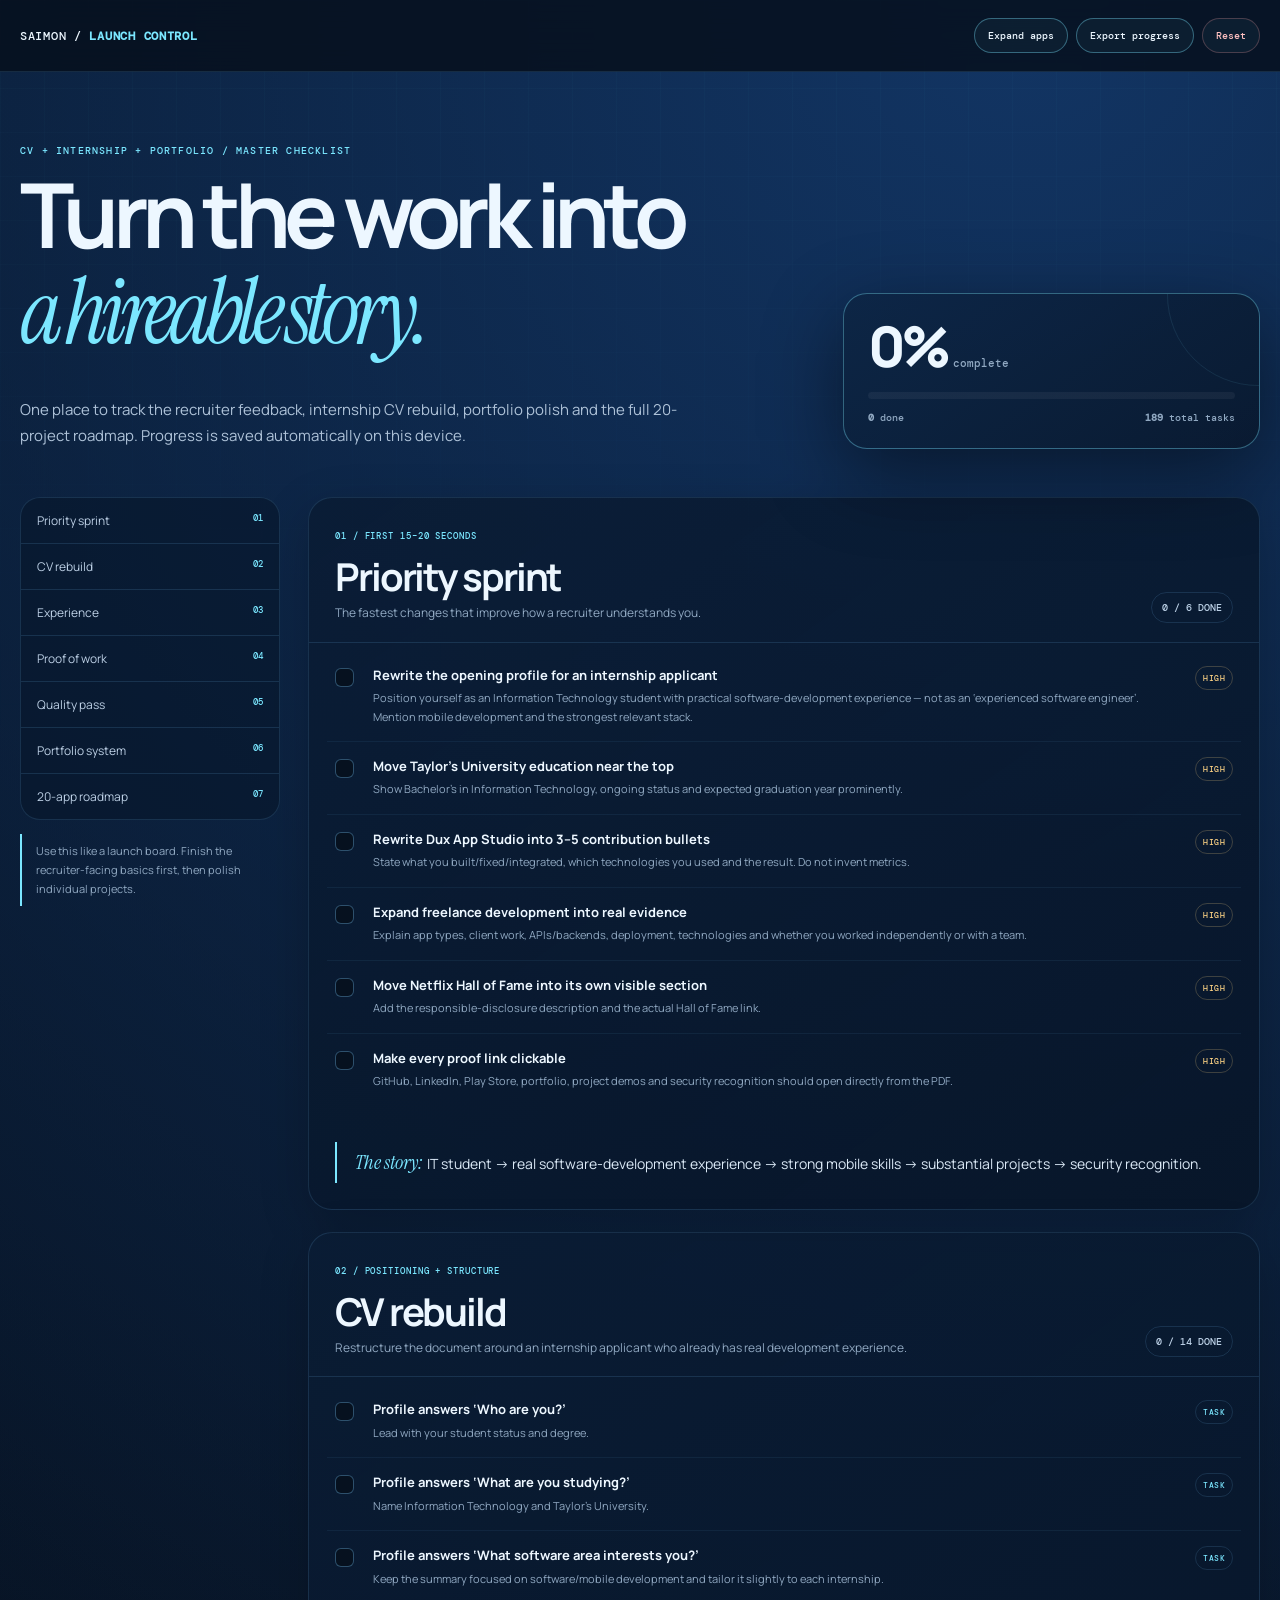
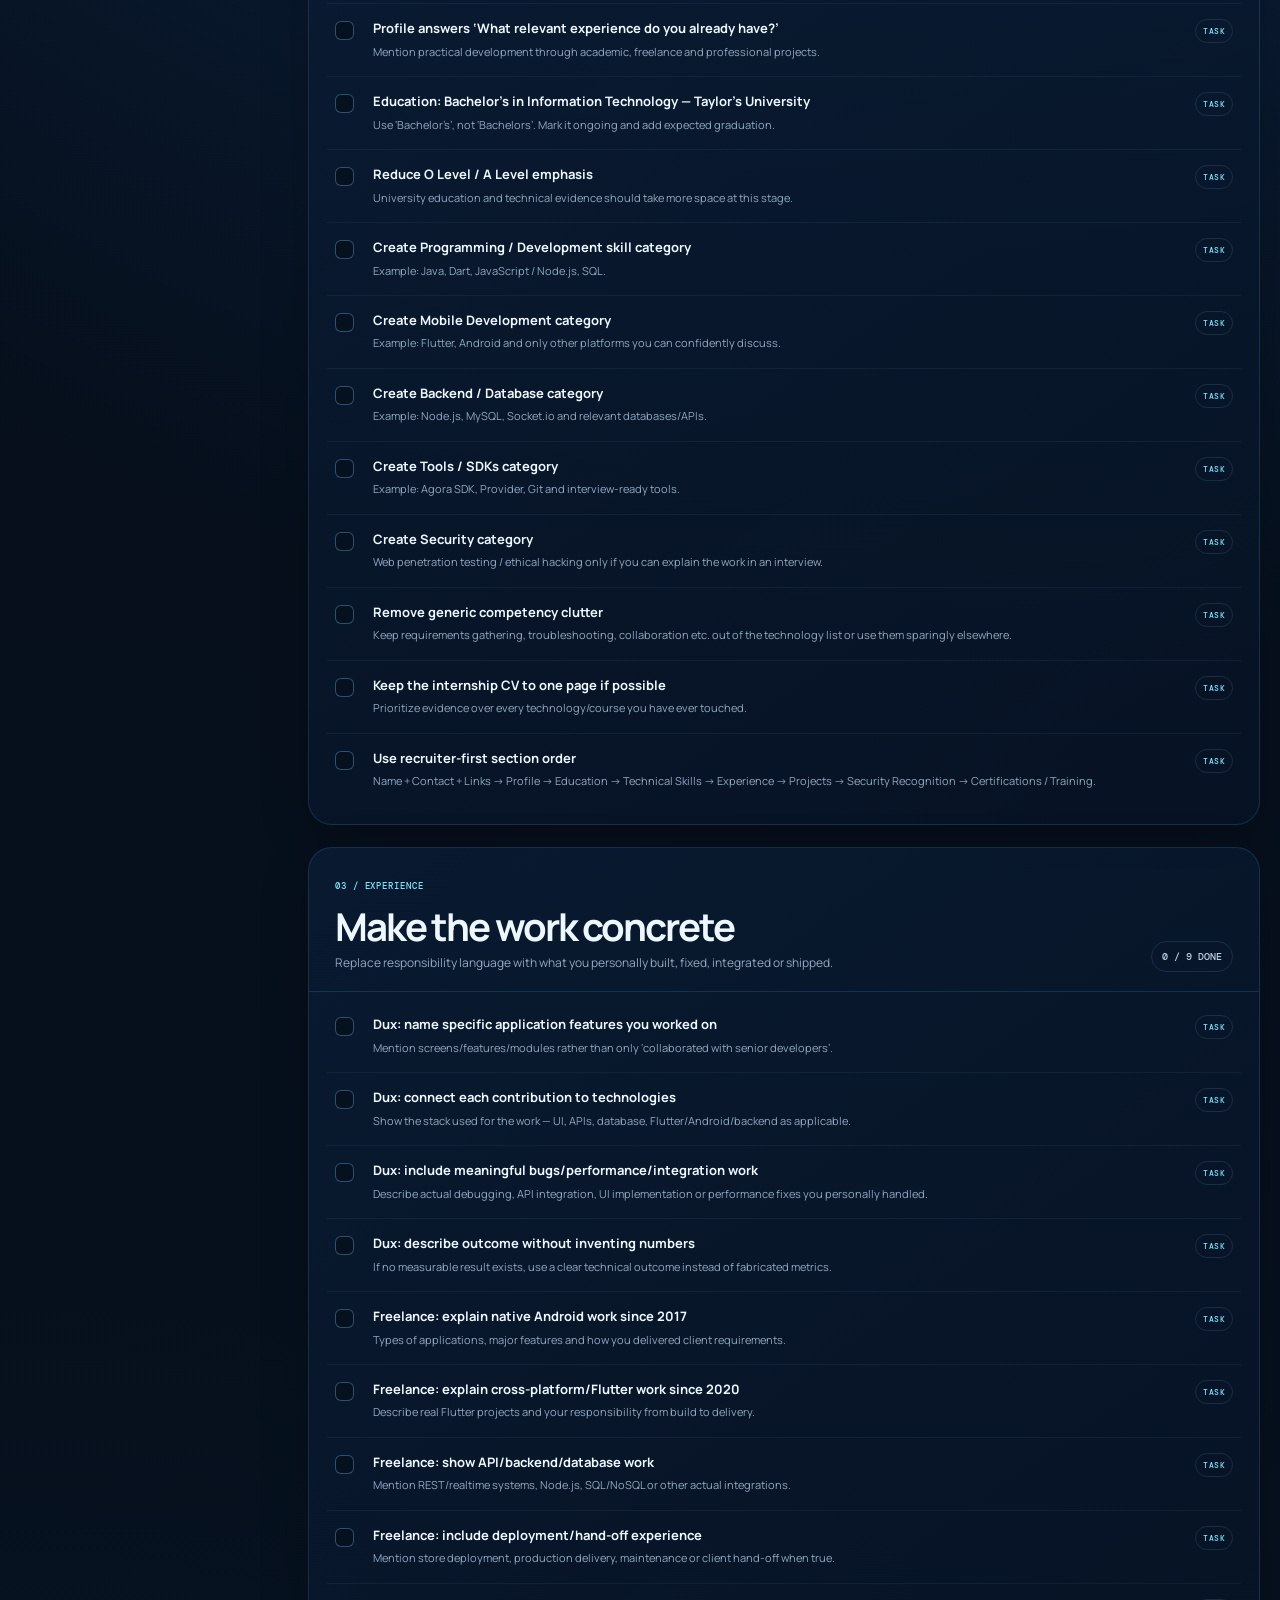
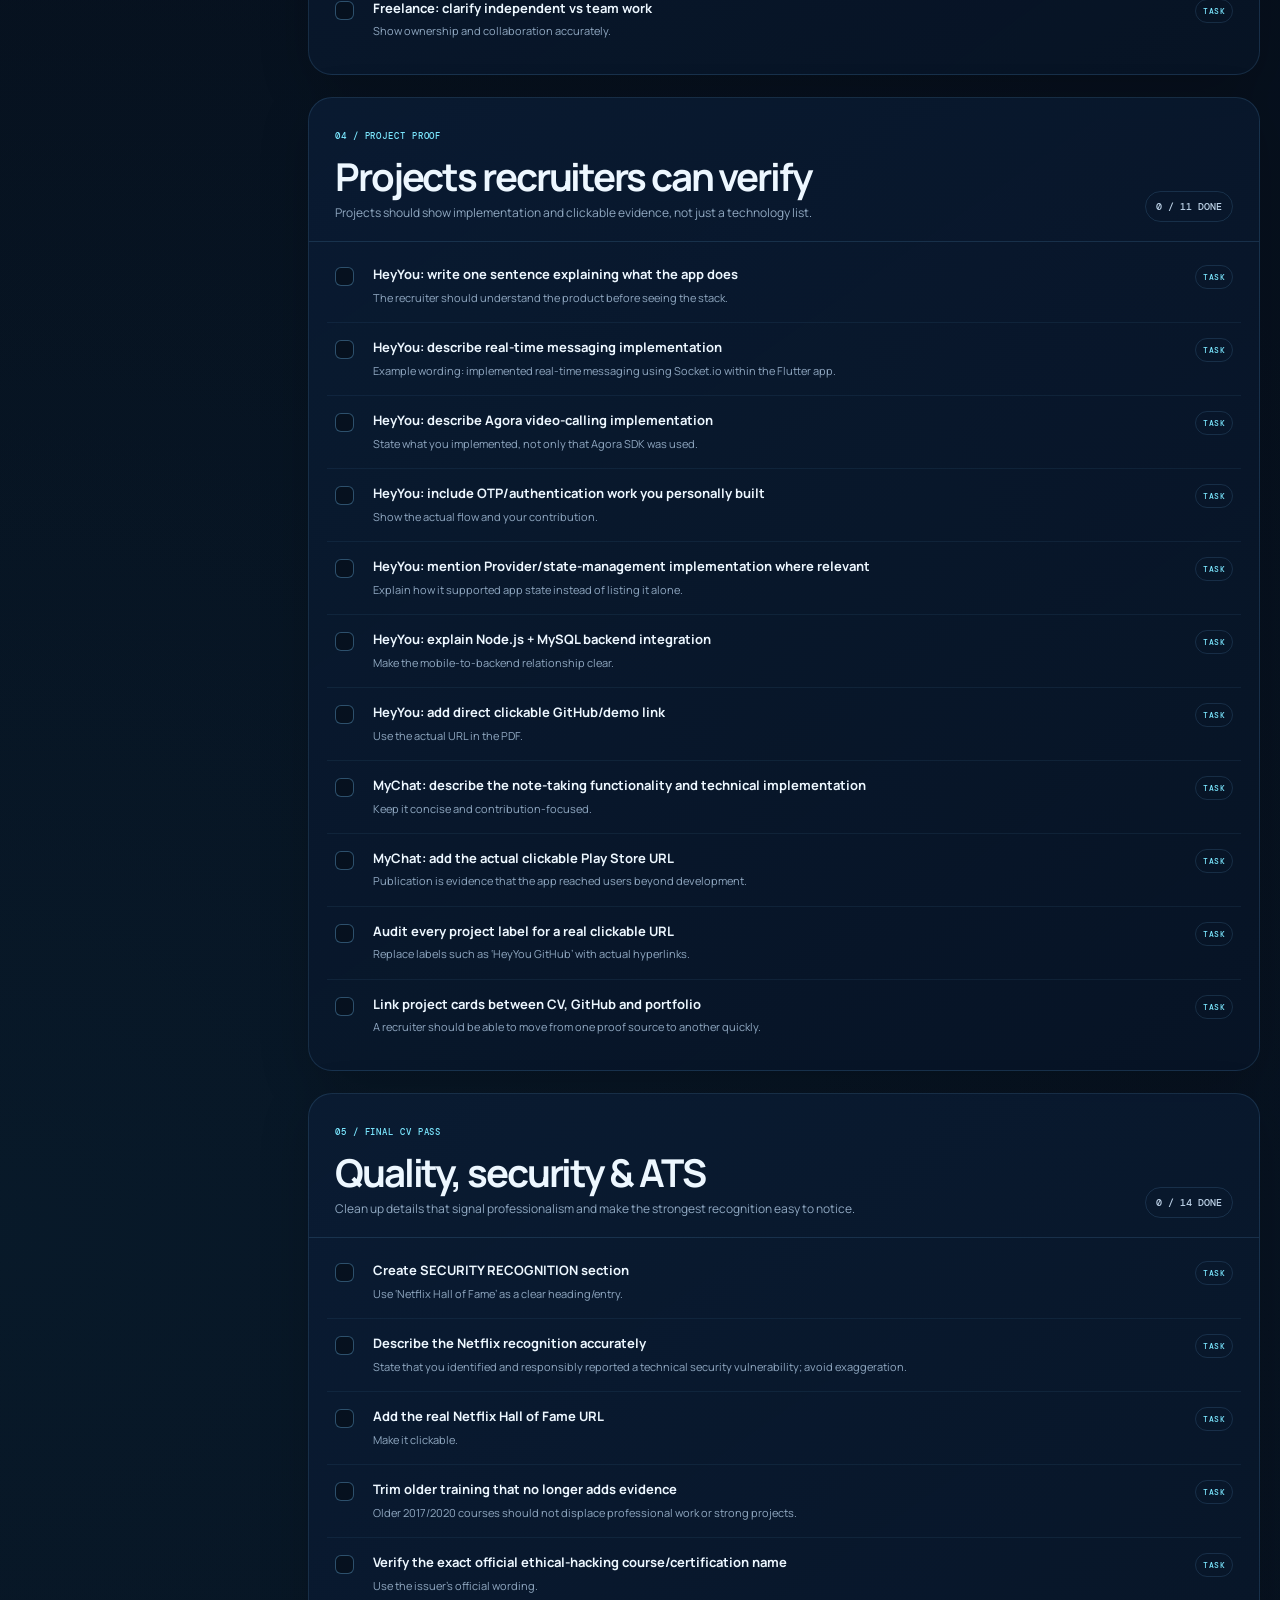
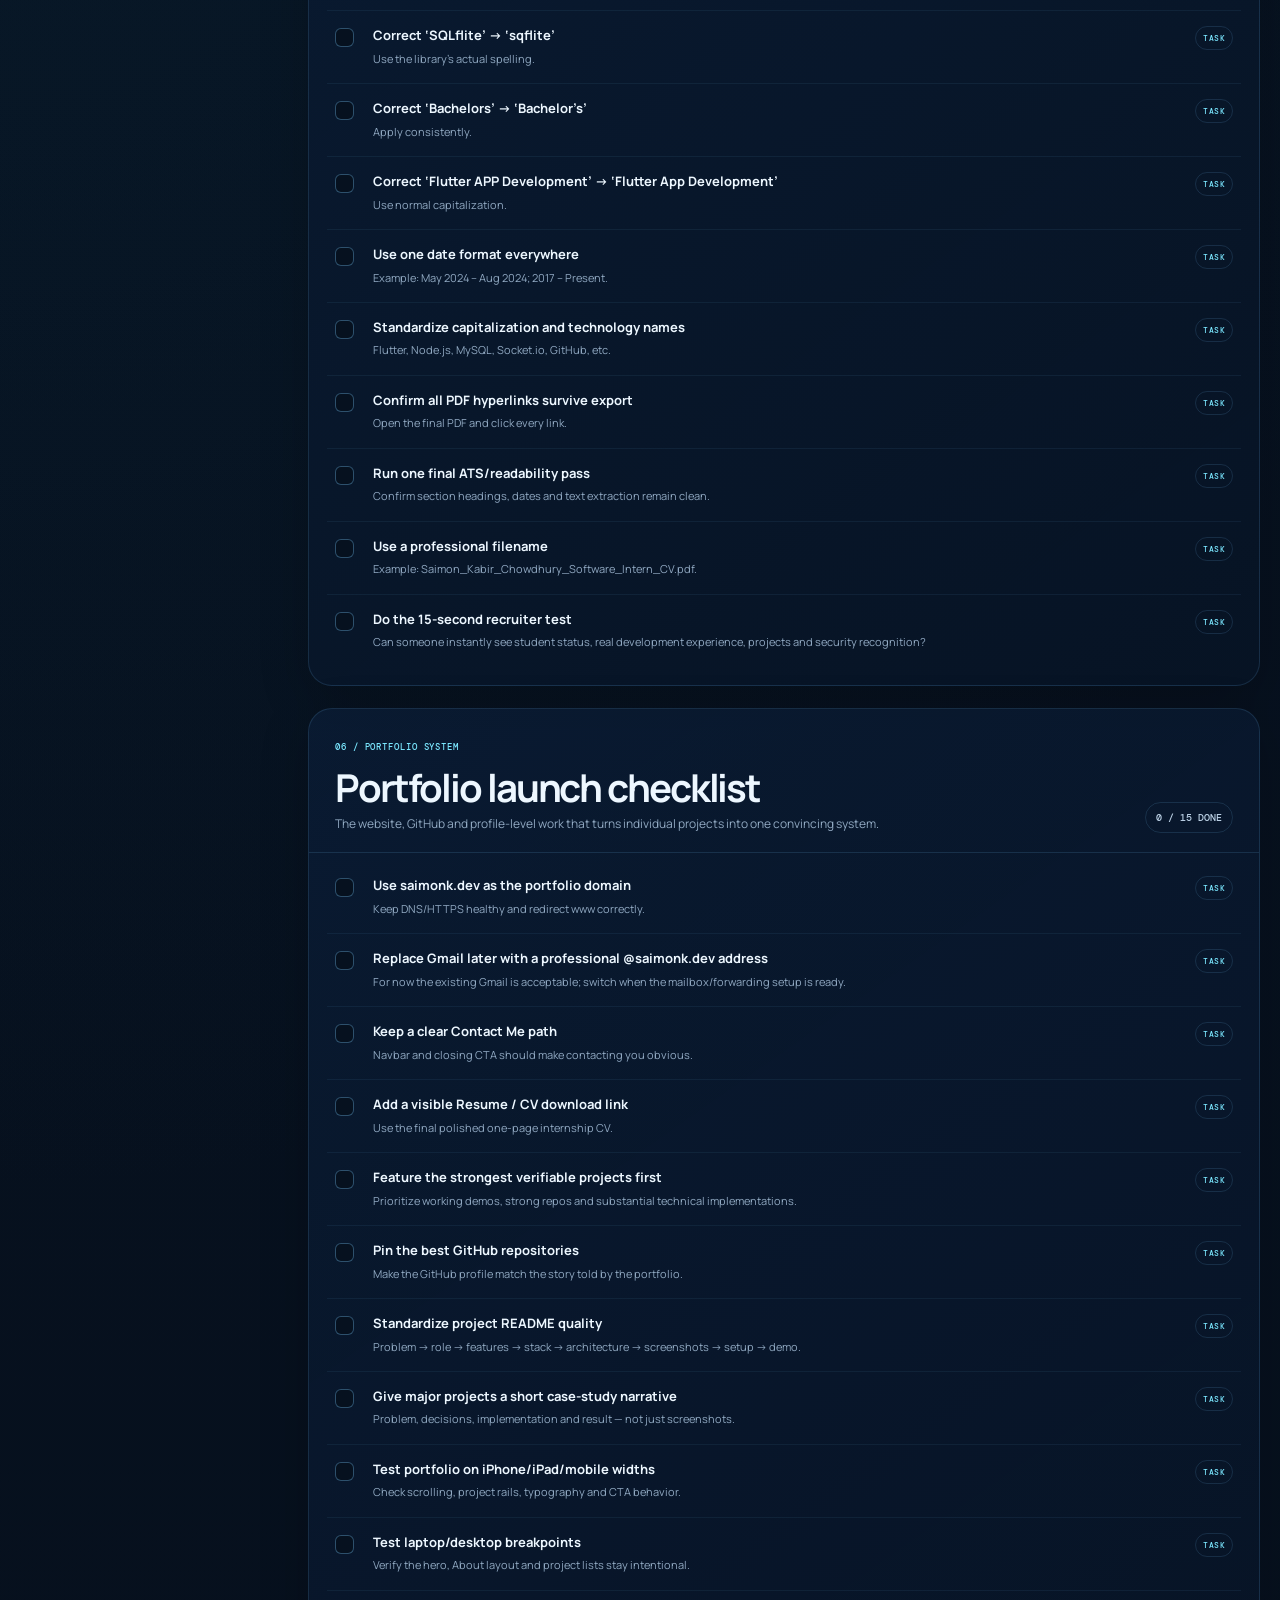
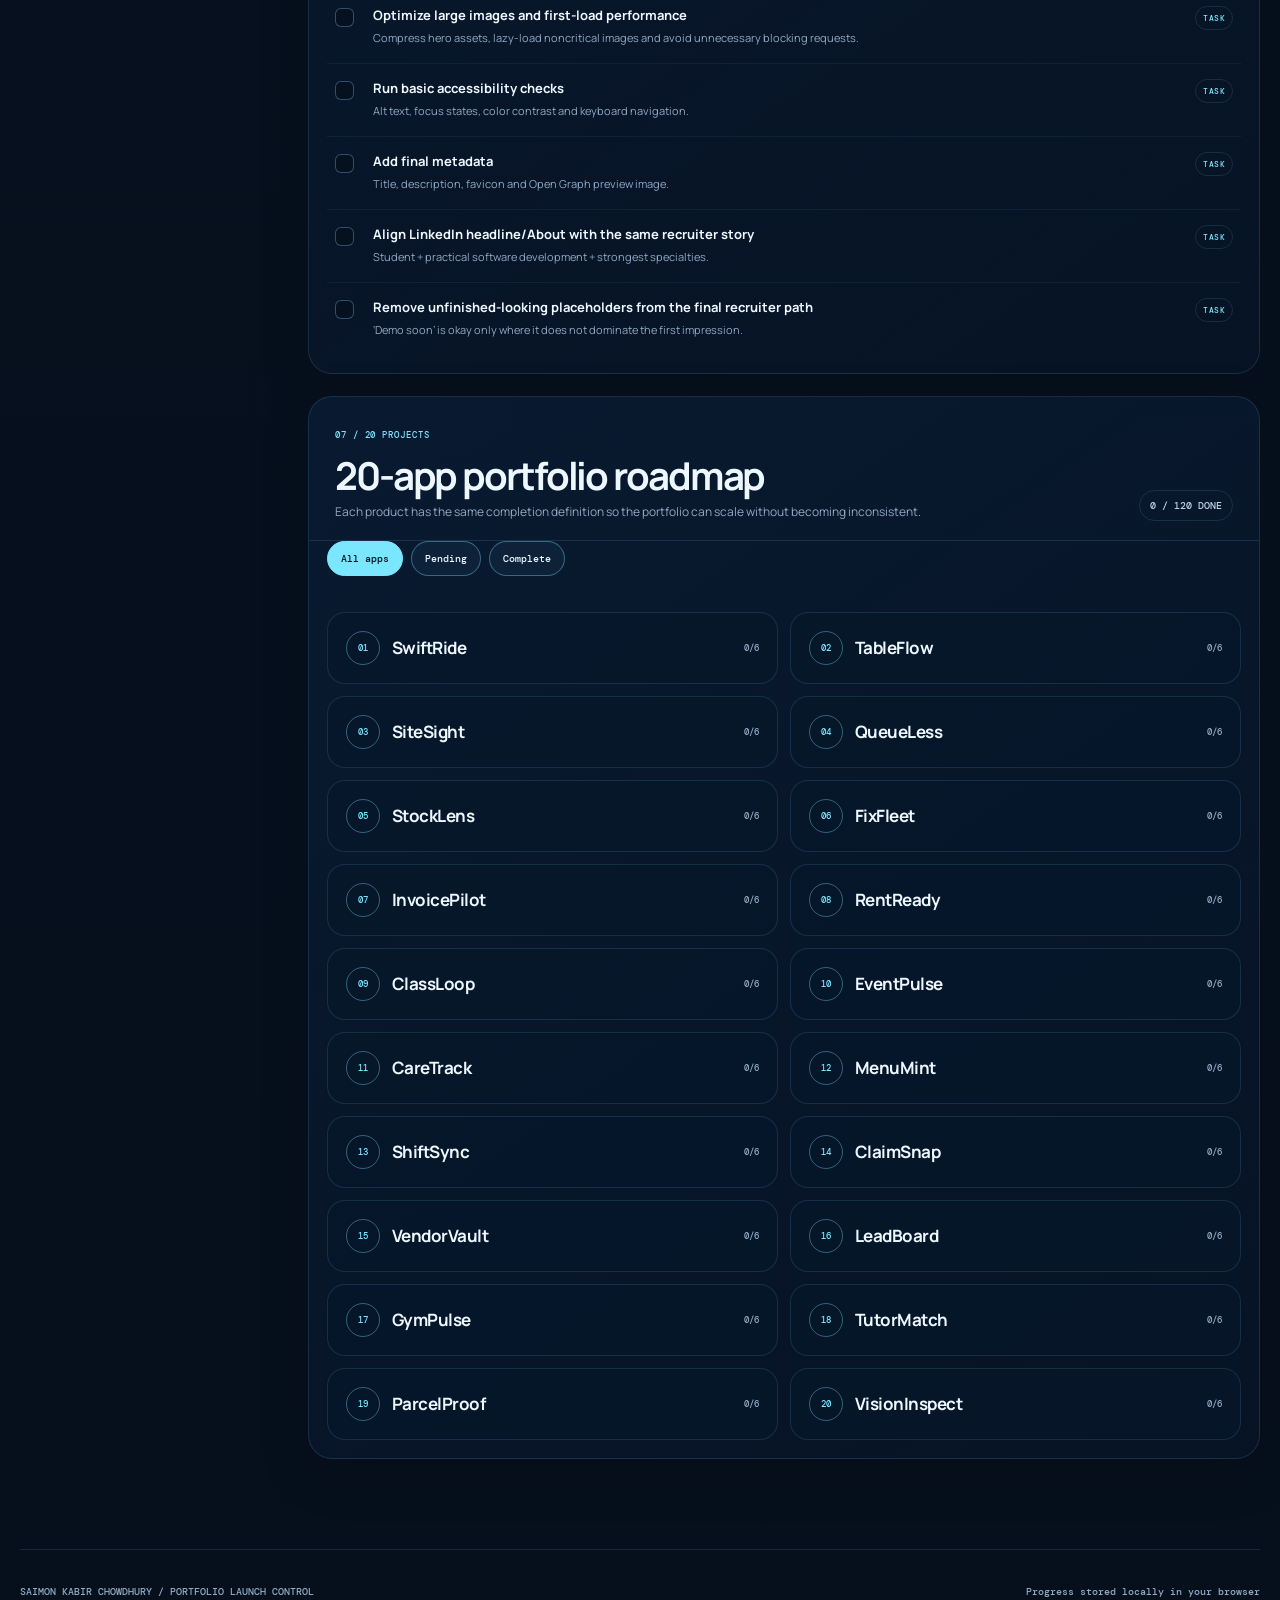
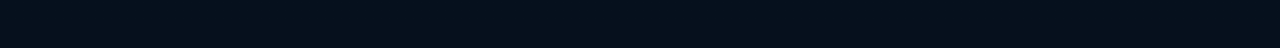
==== checklist/index.html @ 47b10a01 "Add portfolio launch checklist web app" ====
<!doctype html>
<html lang="en">
<head>
  <meta charset="utf-8" />
  <meta name="viewport" content="width=device-width,initial-scale=1" />
  <meta name="theme-color" content="#07111f" />
  <title>Portfolio Launch Checklist — Saimon Kabir Chowdhury</title>
  <meta name="description" content="A persistent CV, internship and 20-project portfolio checklist for Saimon Kabir Chowdhury." />
  <link rel="preconnect" href="https://fonts.googleapis.com">
  <link rel="preconnect" href="https://fonts.gstatic.com" crossorigin>
  <link href="https://fonts.googleapis.com/css2?family=DM+Mono:wght@400;500&family=Instrument+Serif:ital@0;1&family=Manrope:wght@400;500;600;700;800&display=swap" rel="stylesheet">
  <style>
    :root{--bg:#06101d;--bg2:#09172a;--panel:#0b1c33cc;--panel2:#0c213d;--line:#77c7ff24;--line2:#7be7ff5e;--text:#edf7ff;--muted:#91a9c2;--cyan:#7be7ff;--blue:#67b7ff;--green:#73f1be;--amber:#ffd485;--shadow:0 24px 80px #0007;--mono:"DM Mono",monospace;--sans:"Manrope",system-ui,sans-serif;--serif:"Instrument Serif",Georgia,serif}
    *{box-sizing:border-box}html{scroll-behavior:smooth}body{margin:0;background:radial-gradient(circle at 80% 0,#123564 0,transparent 28%),radial-gradient(circle at 0 55%,#0b304544 0,transparent 34%),linear-gradient(180deg,#050d18,#07111f 55%,#06101d);color:var(--text);font-family:var(--sans);min-height:100vh}
    body:before{content:"";position:fixed;inset:0;pointer-events:none;z-index:-1;background-image:linear-gradient(#7be7ff0b 1px,transparent 1px),linear-gradient(90deg,#7be7ff0b 1px,transparent 1px);background-size:44px 44px;mask-image:linear-gradient(#0008,transparent 88%)}
    a{color:inherit}.shell{width:min(1240px,calc(100% - 36px));margin:auto}.topbar{height:72px;border-bottom:1px solid var(--line);display:flex;align-items:center;justify-content:space-between;gap:16px;position:sticky;top:0;z-index:20;background:#06101dd8;backdrop-filter:blur(20px)}
    .brand{font:500 12px var(--mono);letter-spacing:.06em}.brand b{color:var(--cyan)}.top-actions{display:flex;gap:8px;align-items:center}.btn{border:1px solid var(--line2);background:#7be7ff0c;color:var(--text);padding:10px 13px;border-radius:999px;font:500 10px var(--mono);cursor:pointer}.btn:hover{background:#7be7ff17}.btn.danger{border-color:#ff9e9e40;color:#ffc1c1}.hero{padding:72px 0 48px;display:grid;grid-template-columns:1.3fr .7fr;gap:48px;align-items:end}.kicker{font:500 10px var(--mono);letter-spacing:.12em;color:var(--cyan);margin:0 0 18px}.hero h1{font-size:clamp(48px,7vw,96px);line-height:.88;letter-spacing:-.075em;margin:0}.hero h1 em{font:italic 400 1em var(--serif);color:var(--cyan)}.hero p.lede{max-width:700px;color:#aec2d8;line-height:1.75;font-size:15px;margin:26px 0 0}.scorebox{border:1px solid var(--line2);border-radius:24px;padding:24px;background:linear-gradient(145deg,#0c2442cc,#081629cc);box-shadow:var(--shadow);position:relative;overflow:hidden}.scorebox:before{content:"";position:absolute;width:180px;height:180px;border:1px solid #7be7ff18;border-radius:50%;right:-90px;top:-90px}.score{font-size:56px;line-height:1;font-weight:800;letter-spacing:-.08em}.score small{font:500 11px var(--mono);color:var(--muted);letter-spacing:0}.bar{height:7px;background:#ffffff0d;border-radius:99px;overflow:hidden;margin:18px 0 12px}.bar>i{display:block;height:100%;width:0;background:linear-gradient(90deg,var(--blue),var(--cyan));box-shadow:0 0 16px #7be7ff88;transition:width .35s ease}.scoremeta{display:flex;justify-content:space-between;color:var(--muted);font:500 10px var(--mono)}
    .dashboard{display:grid;grid-template-columns:260px minmax(0,1fr);gap:28px;padding-bottom:90px}.side{position:sticky;top:96px;align-self:start}.sidebox{border:1px solid var(--line);border-radius:20px;background:#08172a99;overflow:hidden}.side a{display:flex;justify-content:space-between;gap:12px;padding:14px 16px;text-decoration:none;border-bottom:1px solid var(--line);font-size:12px;color:#bdd0e5}.side a:last-child{border-bottom:0}.side a:hover{background:#7be7ff0a;color:#fff}.side a span{font:500 9px var(--mono);color:var(--cyan)}.tip{margin-top:14px;border-left:2px solid var(--cyan);padding:8px 0 8px 14px;color:var(--muted);font-size:11px;line-height:1.7}
    .content{display:grid;gap:22px}.section{scroll-margin-top:92px;border:1px solid var(--line);border-radius:24px;background:linear-gradient(145deg,#0a1c34d9,#071426cf);box-shadow:0 15px 50px #0003;overflow:hidden}.section-head{padding:24px 26px 19px;display:grid;grid-template-columns:1fr auto;gap:18px;align-items:end;border-bottom:1px solid var(--line)}.section-head h2{margin:6px 0 0;font-size:clamp(27px,3vw,40px);letter-spacing:-.055em}.section-head p{margin:0;color:var(--muted);font-size:12px;line-height:1.6;max-width:680px}.section-no{font:500 9px var(--mono);color:var(--cyan);letter-spacing:.1em}.section-stat{font:500 10px var(--mono);color:#bdd2e7;border:1px solid var(--line);border-radius:99px;padding:8px 10px;white-space:nowrap}.checklist{padding:8px 18px 18px}.item{display:grid;grid-template-columns:26px 1fr auto;gap:12px;align-items:start;padding:15px 8px;border-bottom:1px solid #78c7ff12}.item:last-child{border-bottom:0}.item input{appearance:none;width:19px;height:19px;border:1px solid #77c7ff58;border-radius:6px;background:#06111f;margin:2px 0 0;display:grid;place-items:center;cursor:pointer}.item input:checked{background:var(--cyan);border-color:var(--cyan)}.item input:checked:after{content:"✓";font:bold 13px var(--sans);color:#06111f}.item label{cursor:pointer}.item strong{display:block;font-size:13px;line-height:1.45}.item small{display:block;color:var(--muted);font-size:11px;line-height:1.65;margin-top:5px}.item.done strong{text-decoration:line-through;color:#7e96af}.item.done small{opacity:.62}.tag{font:500 8px var(--mono);letter-spacing:.05em;color:var(--cyan);border:1px solid var(--line);padding:6px 7px;border-radius:99px;white-space:nowrap}.priority{color:var(--amber);border-color:#ffd48538}
    .quote{margin:18px 26px 26px;border-left:2px solid var(--cyan);padding:3px 0 3px 18px;color:#dbe9f6;font-size:14px;line-height:1.75}.quote em{font-family:var(--serif);font-size:20px;color:var(--cyan)}
    .app-grid{display:grid;grid-template-columns:repeat(2,minmax(0,1fr));gap:12px;padding:18px}.app{border:1px solid var(--line);border-radius:18px;background:#07182b9c;overflow:hidden}.app summary{list-style:none;cursor:pointer;padding:18px;display:grid;grid-template-columns:34px 1fr auto;gap:12px;align-items:center}.app summary::-webkit-details-marker{display:none}.app-num{font:500 9px var(--mono);color:var(--cyan);width:34px;height:34px;border:1px solid var(--line2);border-radius:50%;display:grid;place-items:center}.app h3{margin:0;font-size:17px;letter-spacing:-.03em}.app-progress{font:500 9px var(--mono);color:var(--muted)}.app[open] summary{background:#7be7ff08;border-bottom:1px solid var(--line)}.app .checklist{padding:4px 12px 12px}.app .item{grid-template-columns:24px 1fr}.app .item .tag{display:none}
    .footer{padding:35px 0 50px;border-top:1px solid var(--line);display:flex;justify-content:space-between;gap:18px;color:var(--muted);font:500 10px var(--mono)}
    .hidden{display:none!important}.filter-row{display:flex;flex-wrap:wrap;gap:8px;padding:0 18px 18px}.filter-row button.active{background:var(--cyan);color:#06111f;border-color:var(--cyan)}
    @media(max-width:980px){.hero{grid-template-columns:1fr}.dashboard{grid-template-columns:1fr}.side{position:relative;top:auto}.sidebox{display:flex;overflow:auto}.side a{min-width:max-content;border-bottom:0;border-right:1px solid var(--line)}.app-grid{grid-template-columns:1fr}}
    @media(max-width:620px){.shell{width:min(100% - 22px,1240px)}.topbar{height:auto;padding:12px 0}.top-actions .btn:nth-child(2){display:none}.hero{padding-top:48px}.hero h1{font-size:52px}.section-head{grid-template-columns:1fr}.section-stat{width:max-content}.item{grid-template-columns:24px 1fr}.item .tag{grid-column:2;width:max-content}.app-grid{padding:12px}.footer{flex-direction:column}}
  </style>
</head>
<body>
  <header class="topbar"><div class="shell" style="display:flex;align-items:center;justify-content:space-between;gap:16px"><div class="brand">SAIMON / <b>LAUNCH CONTROL</b></div><div class="top-actions"><button class="btn" id="expandAll">Expand apps</button><button class="btn" id="exportBtn">Export progress</button><button class="btn danger" id="resetBtn">Reset</button></div></div></header>

  <main class="shell">
    <section class="hero">
      <div><p class="kicker">CV + INTERNSHIP + PORTFOLIO / MASTER CHECKLIST</p><h1>Turn the work into<br><em>a hireable story.</em></h1><p class="lede">One place to track the recruiter feedback, internship CV rebuild, portfolio polish and the full 20-project roadmap. Progress is saved automatically on this device.</p></div>
      <aside class="scorebox"><div class="score"><span id="pct">0</span>% <small>complete</small></div><div class="bar"><i id="overallBar"></i></div><div class="scoremeta"><span><b id="doneCount">0</b> done</span><span><b id="totalCount">0</b> total tasks</span></div></aside>
    </section>

    <div class="dashboard">
      <aside class="side"><div class="sidebox"><a href="#priority">Priority sprint <span>01</span></a><a href="#cv">CV rebuild <span>02</span></a><a href="#experience">Experience <span>03</span></a><a href="#projects">Proof of work <span>04</span></a><a href="#quality">Quality pass <span>05</span></a><a href="#portfolio">Portfolio system <span>06</span></a><a href="#apps">20-app roadmap <span>07</span></a></div><p class="tip">Use this like a launch board. Finish the recruiter-facing basics first, then polish individual projects.</p></aside>

      <div class="content">
        <section class="section" id="priority"><div class="section-head"><div><span class="section-no">01 / FIRST 15–20 SECONDS</span><h2>Priority sprint</h2><p>The fastest changes that improve how a recruiter understands you.</p></div><span class="section-stat" data-stat="priority"></span></div><div class="checklist" data-group="priority"></div><div class="quote"><em>The story:</em> IT student → real software-development experience → strong mobile skills → substantial projects → security recognition.</div></section>

        <section class="section" id="cv"><div class="section-head"><div><span class="section-no">02 / POSITIONING + STRUCTURE</span><h2>CV rebuild</h2><p>Restructure the document around an internship applicant who already has real development experience.</p></div><span class="section-stat" data-stat="cv"></span></div><div class="checklist" data-group="cv"></div></section>

        <section class="section" id="experience"><div class="section-head"><div><span class="section-no">03 / EXPERIENCE</span><h2>Make the work concrete</h2><p>Replace responsibility language with what you personally built, fixed, integrated or shipped.</p></div><span class="section-stat" data-stat="experience"></span></div><div class="checklist" data-group="experience"></div></section>

        <section class="section" id="projects"><div class="section-head"><div><span class="section-no">04 / PROJECT PROOF</span><h2>Projects recruiters can verify</h2><p>Projects should show implementation and clickable evidence, not just a technology list.</p></div><span class="section-stat" data-stat="projects"></span></div><div class="checklist" data-group="projects"></div></section>

        <section class="section" id="quality"><div class="section-head"><div><span class="section-no">05 / FINAL CV PASS</span><h2>Quality, security &amp; ATS</h2><p>Clean up details that signal professionalism and make the strongest recognition easy to notice.</p></div><span class="section-stat" data-stat="quality"></span></div><div class="checklist" data-group="quality"></div></section>

        <section class="section" id="portfolio"><div class="section-head"><div><span class="section-no">06 / PORTFOLIO SYSTEM</span><h2>Portfolio launch checklist</h2><p>The website, GitHub and profile-level work that turns individual projects into one convincing system.</p></div><span class="section-stat" data-stat="portfolio"></span></div><div class="checklist" data-group="portfolio"></div></section>

        <section class="section" id="apps"><div class="section-head"><div><span class="section-no">07 / 20 PROJECTS</span><h2>20-app portfolio roadmap</h2><p>Each product has the same completion definition so the portfolio can scale without becoming inconsistent.</p></div><span class="section-stat" data-stat="apps"></span></div><div class="filter-row"><button class="btn active" data-filter="all">All apps</button><button class="btn" data-filter="pending">Pending</button><button class="btn" data-filter="done">Complete</button></div><div class="app-grid" id="appGrid"></div></section>
      </div>
    </div>
  </main>

  <footer class="footer shell"><span>SAIMON KABIR CHOWDHURY / PORTFOLIO LAUNCH CONTROL</span><span>Progress stored locally in your browser</span></footer>

<script>
const groups={
priority:[
["profile-rewrite","Rewrite the opening profile for an internship applicant","Position yourself as an Information Technology student with practical software-development experience — not as an ‘experienced software engineer’. Mention mobile development and the strongest relevant stack.","HIGH"],
["education-up","Move Taylor’s University education near the top","Show Bachelor’s in Information Technology, ongoing status and expected graduation year prominently.","HIGH"],
["dux-bullets","Rewrite Dux App Studio into 3–5 contribution bullets","State what you built/fixed/integrated, which technologies you used and the result. Do not invent metrics.","HIGH"],
["freelance-detail","Expand freelance development into real evidence","Explain app types, client work, APIs/backends, deployment, technologies and whether you worked independently or with a team.","HIGH"],
["netflix-up","Move Netflix Hall of Fame into its own visible section","Add the responsible-disclosure description and the actual Hall of Fame link.","HIGH"],
["links-check","Make every proof link clickable","GitHub, LinkedIn, Play Store, portfolio, project demos and security recognition should open directly from the PDF.","HIGH"]],
cv:[
["summary-who","Profile answers ‘Who are you?’","Lead with your student status and degree."],
["summary-study","Profile answers ‘What are you studying?’","Name Information Technology and Taylor’s University."],
["summary-interest","Profile answers ‘What software area interests you?’","Keep the summary focused on software/mobile development and tailor it slightly to each internship."],
["summary-exp","Profile answers ‘What relevant experience do you already have?’","Mention practical development through academic, freelance and professional projects."],
["edu-bachelor","Education: Bachelor’s in Information Technology — Taylor’s University","Use ‘Bachelor’s’, not ‘Bachelors’. Mark it ongoing and add expected graduation."],
["edu-trim","Reduce O Level / A Level emphasis","University education and technical evidence should take more space at this stage."],
["skills-programming","Create Programming / Development skill category","Example: Java, Dart, JavaScript / Node.js, SQL."],
["skills-mobile","Create Mobile Development category","Example: Flutter, Android and only other platforms you can confidently discuss."],
["skills-backend","Create Backend / Database category","Example: Node.js, MySQL, Socket.io and relevant databases/APIs."],
["skills-tools","Create Tools / SDKs category","Example: Agora SDK, Provider, Git and interview-ready tools."],
["skills-security","Create Security category","Web penetration testing / ethical hacking only if you can explain the work in an interview."],
["skills-trim","Remove generic competency clutter","Keep requirements gathering, troubleshooting, collaboration etc. out of the technology list or use them sparingly elsewhere."],
["one-page","Keep the internship CV to one page if possible","Prioritize evidence over every technology/course you have ever touched."],
["structure-order","Use recruiter-first section order","Name + Contact + Links → Profile → Education → Technical Skills → Experience → Projects → Security Recognition → Certifications / Training."]],
experience:[
["dux-built","Dux: name specific application features you worked on","Mention screens/features/modules rather than only ‘collaborated with senior developers’."],
["dux-tech","Dux: connect each contribution to technologies","Show the stack used for the work — UI, APIs, database, Flutter/Android/backend as applicable."],
["dux-bugs","Dux: include meaningful bugs/performance/integration work","Describe actual debugging, API integration, UI implementation or performance fixes you personally handled."],
["dux-results","Dux: describe outcome without inventing numbers","If no measurable result exists, use a clear technical outcome instead of fabricated metrics."],
["freelance-native","Freelance: explain native Android work since 2017","Types of applications, major features and how you delivered client requirements."],
["freelance-flutter","Freelance: explain cross-platform/Flutter work since 2020","Describe real Flutter projects and your responsibility from build to delivery."],
["freelance-backend","Freelance: show API/backend/database work","Mention REST/realtime systems, Node.js, SQL/NoSQL or other actual integrations."],
["freelance-deploy","Freelance: include deployment/hand-off experience","Mention store deployment, production delivery, maintenance or client hand-off when true."],
["freelance-team","Freelance: clarify independent vs team work","Show ownership and collaboration accurately."]],
projects:[
["heyyou-purpose","HeyYou: write one sentence explaining what the app does","The recruiter should understand the product before seeing the stack."],
["heyyou-socket","HeyYou: describe real-time messaging implementation","Example wording: implemented real-time messaging using Socket.io within the Flutter app."],
["heyyou-agora","HeyYou: describe Agora video-calling implementation","State what you implemented, not only that Agora SDK was used."],
["heyyou-auth","HeyYou: include OTP/authentication work you personally built","Show the actual flow and your contribution."],
["heyyou-state","HeyYou: mention Provider/state-management implementation where relevant","Explain how it supported app state instead of listing it alone."],
["heyyou-backend","HeyYou: explain Node.js + MySQL backend integration","Make the mobile-to-backend relationship clear."],
["heyyou-link","HeyYou: add direct clickable GitHub/demo link","Use the actual URL in the PDF."],
["mychat-desc","MyChat: describe the note-taking functionality and technical implementation","Keep it concise and contribution-focused."],
["mychat-play","MyChat: add the actual clickable Play Store URL","Publication is evidence that the app reached users beyond development."],
["project-links","Audit every project label for a real clickable URL","Replace labels such as ‘HeyYou GitHub’ with actual hyperlinks."],
["portfolio-links","Link project cards between CV, GitHub and portfolio","A recruiter should be able to move from one proof source to another quickly."]],
quality:[
["netflix-section","Create SECURITY RECOGNITION section","Use ‘Netflix Hall of Fame’ as a clear heading/entry."],
["netflix-copy","Describe the Netflix recognition accurately","State that you identified and responsibly reported a technical security vulnerability; avoid exaggeration."],
["netflix-link","Add the real Netflix Hall of Fame URL","Make it clickable."],
["course-trim","Trim older training that no longer adds evidence","Older 2017/2020 courses should not displace professional work or strong projects."],
["cert-name","Verify the exact official ethical-hacking course/certification name","Use the issuer’s official wording."],
["spell-sqflite","Correct ‘SQLflite’ → ‘sqflite’","Use the library’s actual spelling."],
["spell-bachelors","Correct ‘Bachelors’ → ‘Bachelor’s’","Apply consistently."],
["spell-flutter","Correct ‘Flutter APP Development’ → ‘Flutter App Development’","Use normal capitalization."],
["date-format","Use one date format everywhere","Example: May 2024 – Aug 2024; 2017 – Present."],
["capitalization","Standardize capitalization and technology names","Flutter, Node.js, MySQL, Socket.io, GitHub, etc."],
["ats-links","Confirm all PDF hyperlinks survive export","Open the final PDF and click every link."],
["ats-scan","Run one final ATS/readability pass","Confirm section headings, dates and text extraction remain clean."],
["filename","Use a professional filename","Example: Saimon_Kabir_Chowdhury_Software_Intern_CV.pdf."],
["final-15sec","Do the 15-second recruiter test","Can someone instantly see student status, real development experience, projects and security recognition?"]],
portfolio:[
["domain","Use saimonk.dev as the portfolio domain","Keep DNS/HTTPS healthy and redirect www correctly."],
["email","Replace Gmail later with a professional @saimonk.dev address","For now the existing Gmail is acceptable; switch when the mailbox/forwarding setup is ready."],
["contact","Keep a clear Contact Me path","Navbar and closing CTA should make contacting you obvious."],
["resume-download","Add a visible Resume / CV download link","Use the final polished one-page internship CV."],
["featured-proof","Feature the strongest verifiable projects first","Prioritize working demos, strong repos and substantial technical implementations."],
["github-pin","Pin the best GitHub repositories","Make the GitHub profile match the story told by the portfolio."],
["readmes","Standardize project README quality","Problem → role → features → stack → architecture → screenshots → setup → demo."],
["case-study","Give major projects a short case-study narrative","Problem, decisions, implementation and result — not just screenshots."],
["mobile-test","Test portfolio on iPhone/iPad/mobile widths","Check scrolling, project rails, typography and CTA behavior."],
["desktop-test","Test laptop/desktop breakpoints","Verify the hero, About layout and project lists stay intentional."],
["perf","Optimize large images and first-load performance","Compress hero assets, lazy-load noncritical images and avoid unnecessary blocking requests."],
["a11y","Run basic accessibility checks","Alt text, focus states, color contrast and keyboard navigation."],
["seo","Add final metadata","Title, description, favicon and Open Graph preview image."],
["linkedin","Align LinkedIn headline/About with the same recruiter story","Student + practical software development + strongest specialties."],
["portfolio-final","Remove unfinished-looking placeholders from the final recruiter path","‘Demo soon’ is okay only where it does not dominate the first impression."]]
};

const apps=["SwiftRide","TableFlow","SiteSight","QueueLess","StockLens","FixFleet","InvoicePilot","RentReady","ClassLoop","EventPulse","CareTrack","MenuMint","ShiftSync","ClaimSnap","VendorVault","LeadBoard","GymPulse","TutorMatch","ParcelProof","VisionInspect"];
const appSteps=[
["scope","Define the product problem + target user"],
["ui","Create/refine the UI/UX source and key flows"],
["repo","Prepare a clean GitHub repository"],
["readme","Write a recruiter-friendly README / mini case study"],
["visuals","Add screenshots, mockups or a short demo"],
["portfolio","Add/verify the portfolio project card and links"]
];
const STORE="saimon_launch_checklist_v1";let state=JSON.parse(localStorage.getItem(STORE)||"{}");
const save=()=>{localStorage.setItem(STORE,JSON.stringify(state));renderProgress()};
function makeItem(group,row){const [id,title,desc,prio]=row;const key=group+":"+id;const div=document.createElement("div");div.className="item"+(state[key]?" done":"");div.dataset.key=key;div.innerHTML=`<input type="checkbox" id="${key}" ${state[key]?"checked":""}><label for="${key}"><strong>${title}</strong>${desc?`<small>${desc}</small>`:""}</label>${prio?`<span class="tag priority">${prio}</span>`:"<span class=\"tag\">TASK</span>"}`;div.querySelector("input").addEventListener("change",e=>{state[key]=e.target.checked;div.classList.toggle("done",e.target.checked);save()});return div}
Object.entries(groups).forEach(([g,rows])=>{const el=document.querySelector(`[data-group="${g}"]`);rows.forEach(r=>el.appendChild(makeItem(g,r)))});
const grid=document.getElementById("appGrid");apps.forEach((name,i)=>{const d=document.createElement("details");d.className="app";d.dataset.app=name.toLowerCase();const stepHtml=appSteps.map(([sid,label])=>{const key=`app:${i}:${sid}`,checked=state[key];return `<div class="item ${checked?"done":""}" data-key="${key}"><input type="checkbox" id="${key}" ${checked?"checked":""}><label for="${key}"><strong>${label}</strong></label></div>`}).join("");d.innerHTML=`<summary><span class="app-num">${String(i+1).padStart(2,"0")}</span><h3>${name}</h3><span class="app-progress" data-app-stat="${i}"></span></summary><div class="checklist">${stepHtml}</div>`;d.querySelectorAll("input").forEach(inp=>inp.addEventListener("change",e=>{state[e.target.id]=e.target.checked;e.target.closest(".item").classList.toggle("done",e.target.checked);save()}));grid.appendChild(d)});
function countsFor(group){const keys=group==="apps"?apps.flatMap((_,i)=>appSteps.map(([s])=>`app:${i}:${s}`)):groups[group].map(r=>`${group}:${r[0]}`);return [keys.filter(k=>state[k]).length,keys.length]}
function renderProgress(){let done=0,total=0;[...Object.keys(groups),"apps"].forEach(g=>{const [d,t]=countsFor(g);done+=d;total+=t;const stat=document.querySelector(`[data-stat="${g}"]`);if(stat)stat.textContent=`${d} / ${t} DONE`});apps.forEach((_,i)=>{const keys=appSteps.map(([s])=>`app:${i}:${s}`),d=keys.filter(k=>state[k]).length;document.querySelector(`[data-app-stat="${i}"]`).textContent=`${d}/${keys.length}`});const pct=total?Math.round(done/total*100):0;document.getElementById("pct").textContent=pct;document.getElementById("doneCount").textContent=done;document.getElementById("totalCount").textContent=total;document.getElementById("overallBar").style.width=pct+"%";applyFilter()}
let filter="all";function applyFilter(){document.querySelectorAll(".app").forEach((el,i)=>{const keys=appSteps.map(([s])=>`app:${i}:${s}`),d=keys.filter(k=>state[k]).length,isDone=d===keys.length;el.classList.toggle("hidden",filter==="done"&&!isDone||filter==="pending"&&isDone)})}
document.querySelectorAll("[data-filter]").forEach(b=>b.addEventListener("click",()=>{filter=b.dataset.filter;document.querySelectorAll("[data-filter]").forEach(x=>x.classList.toggle("active",x===b));applyFilter()}));
document.getElementById("expandAll").addEventListener("click",e=>{const allOpen=[...document.querySelectorAll(".app")].every(d=>d.open);document.querySelectorAll(".app").forEach(d=>d.open=!allOpen);e.currentTarget.textContent=allOpen?"Expand apps":"Collapse apps"});
document.getElementById("resetBtn").addEventListener("click",()=>{if(confirm("Reset every checklist item on this device?")){state={};localStorage.removeItem(STORE);location.reload()}});
document.getElementById("exportBtn").addEventListener("click",()=>{const payload={exportedAt:new Date().toISOString(),progress:state};const blob=new Blob([JSON.stringify(payload,null,2)],{type:"application/json"});const a=document.createElement("a");a.href=URL.createObjectURL(blob);a.download="portfolio-checklist-progress.json";a.click();setTimeout(()=>URL.revokeObjectURL(a.href),800)});
renderProgress();
</script>
</body>
</html>
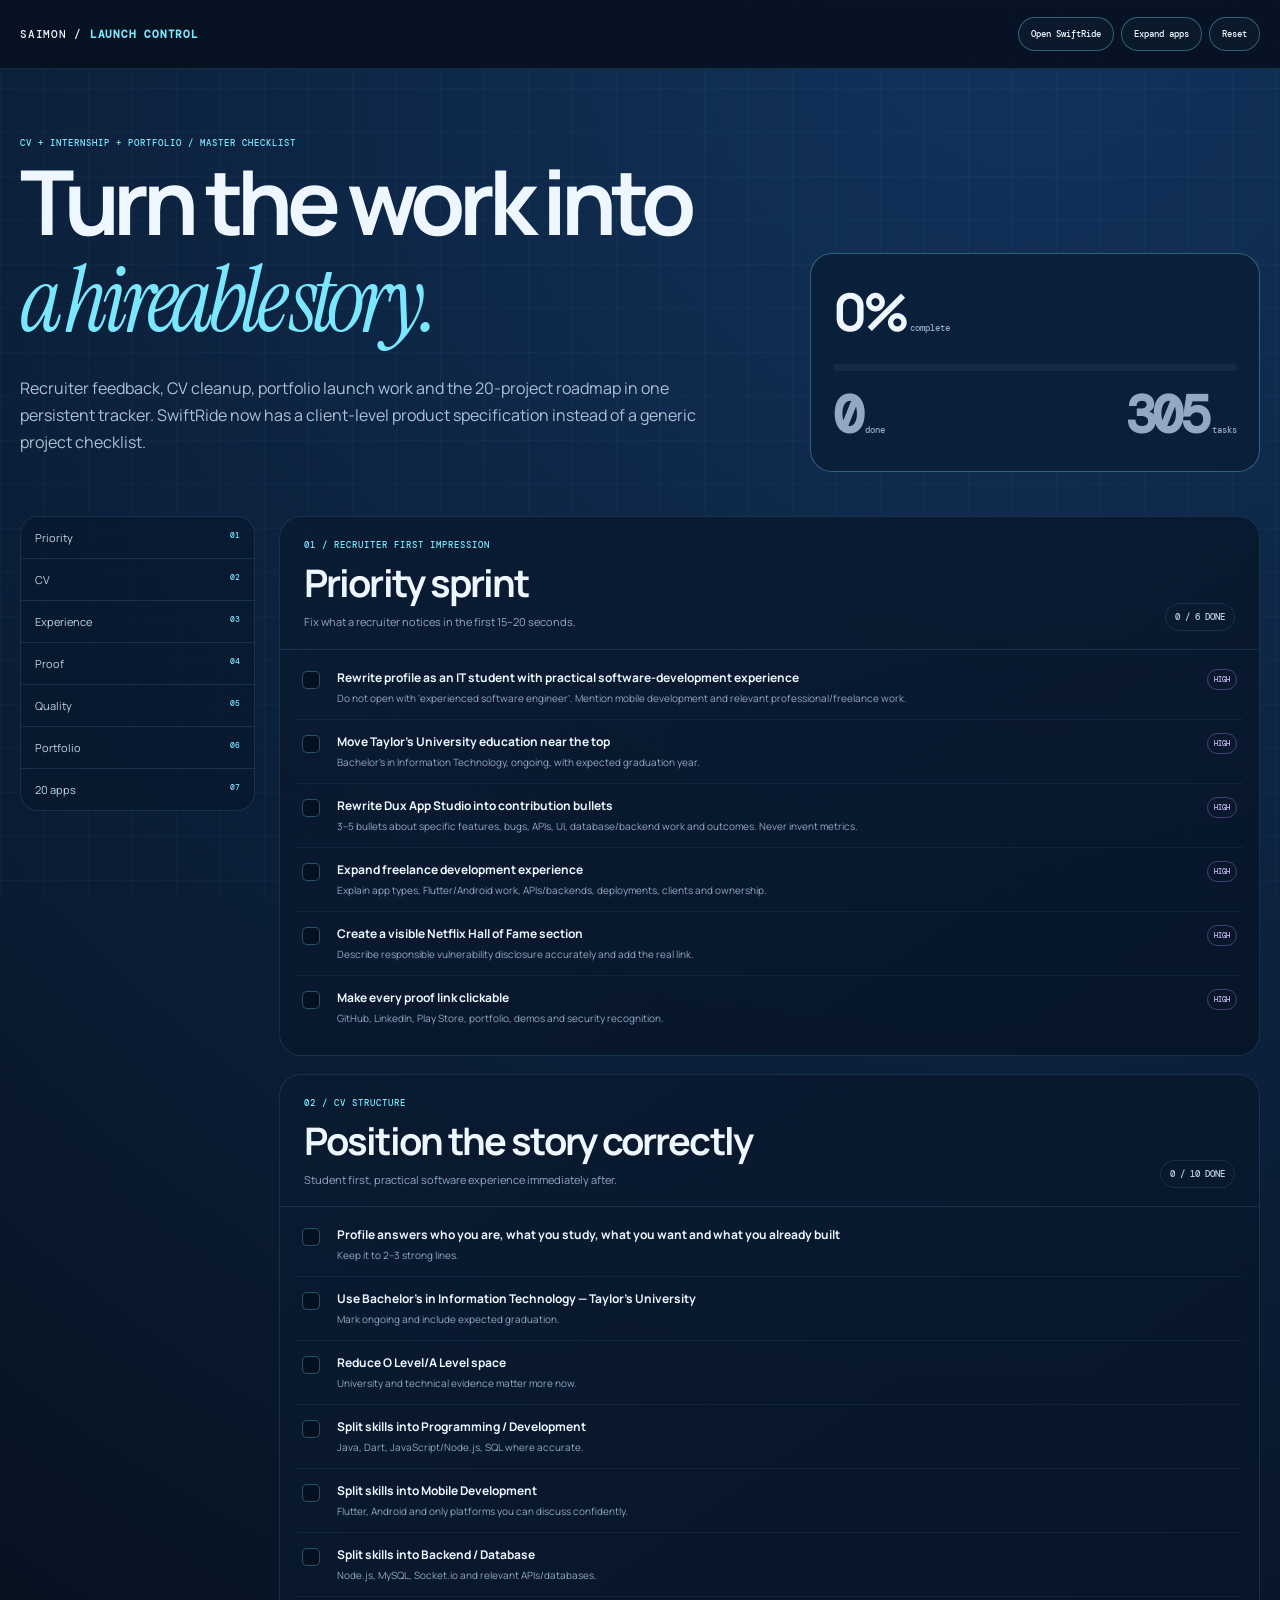
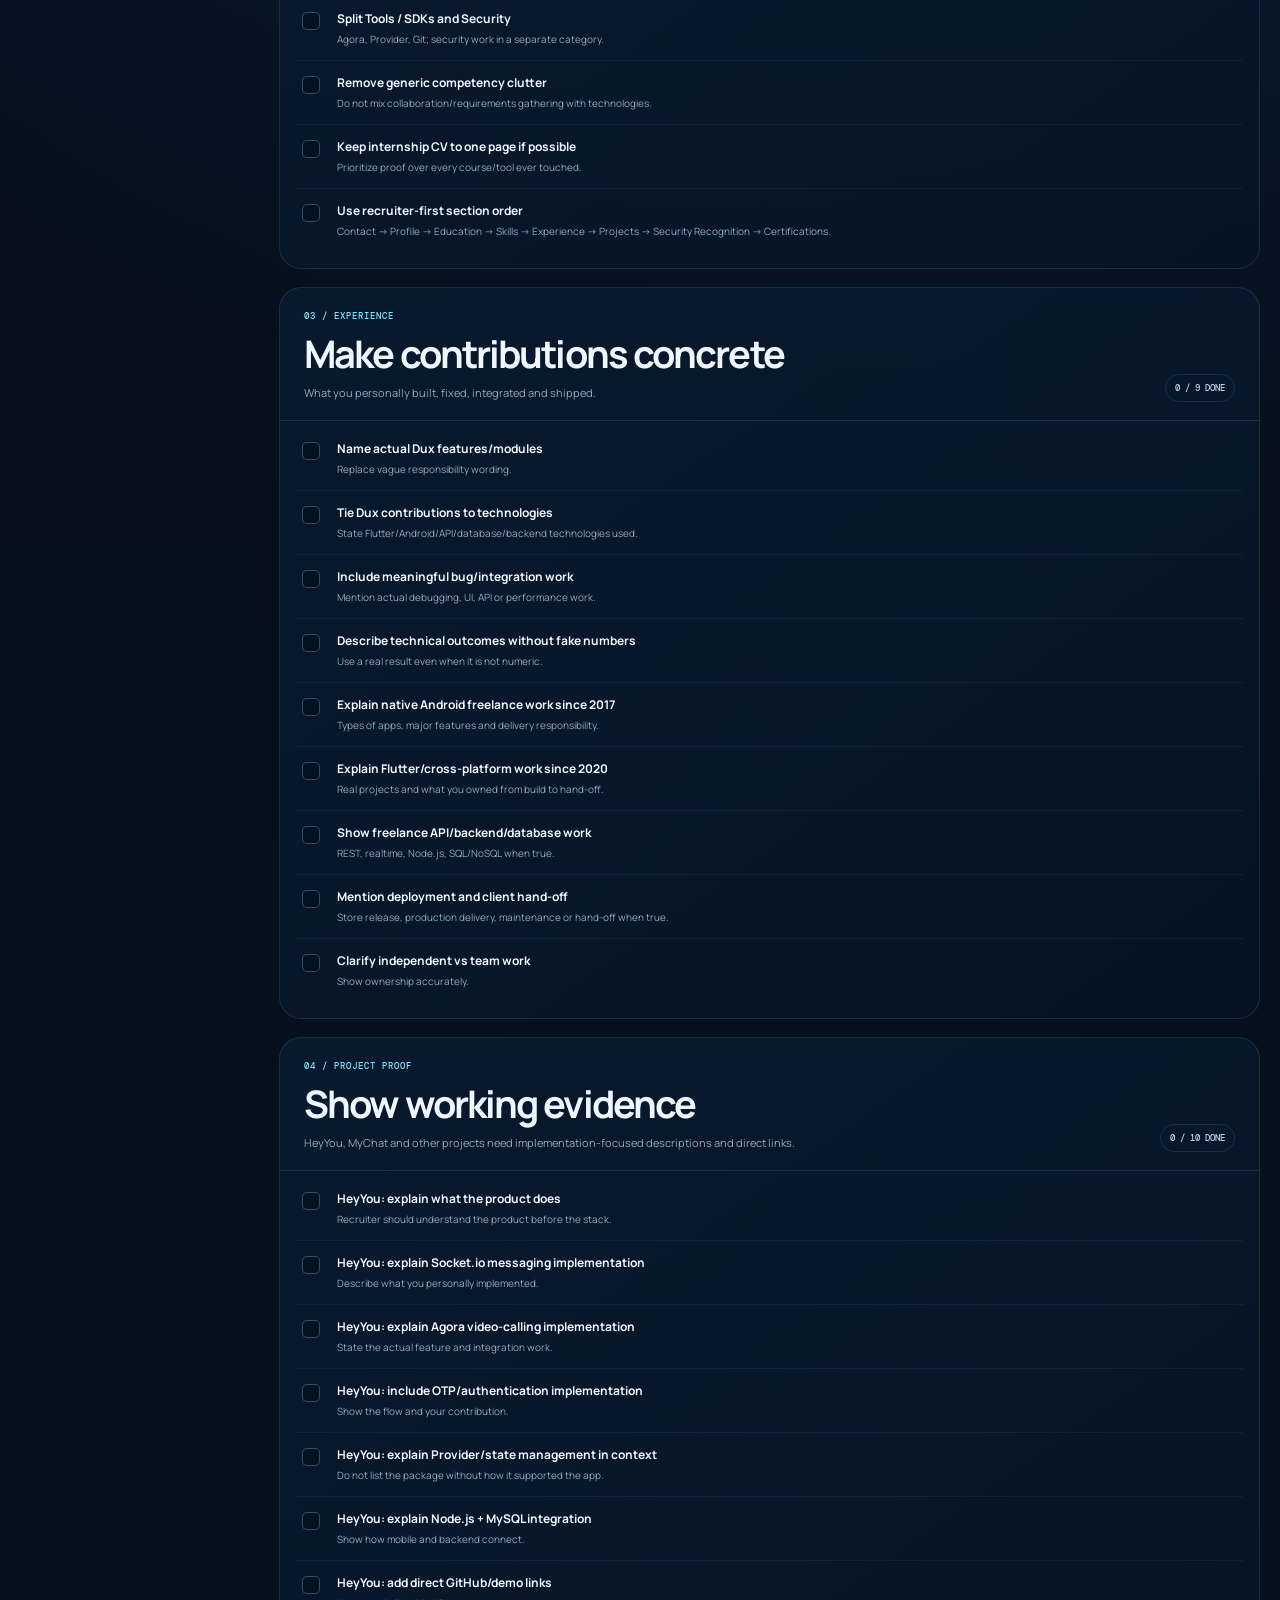
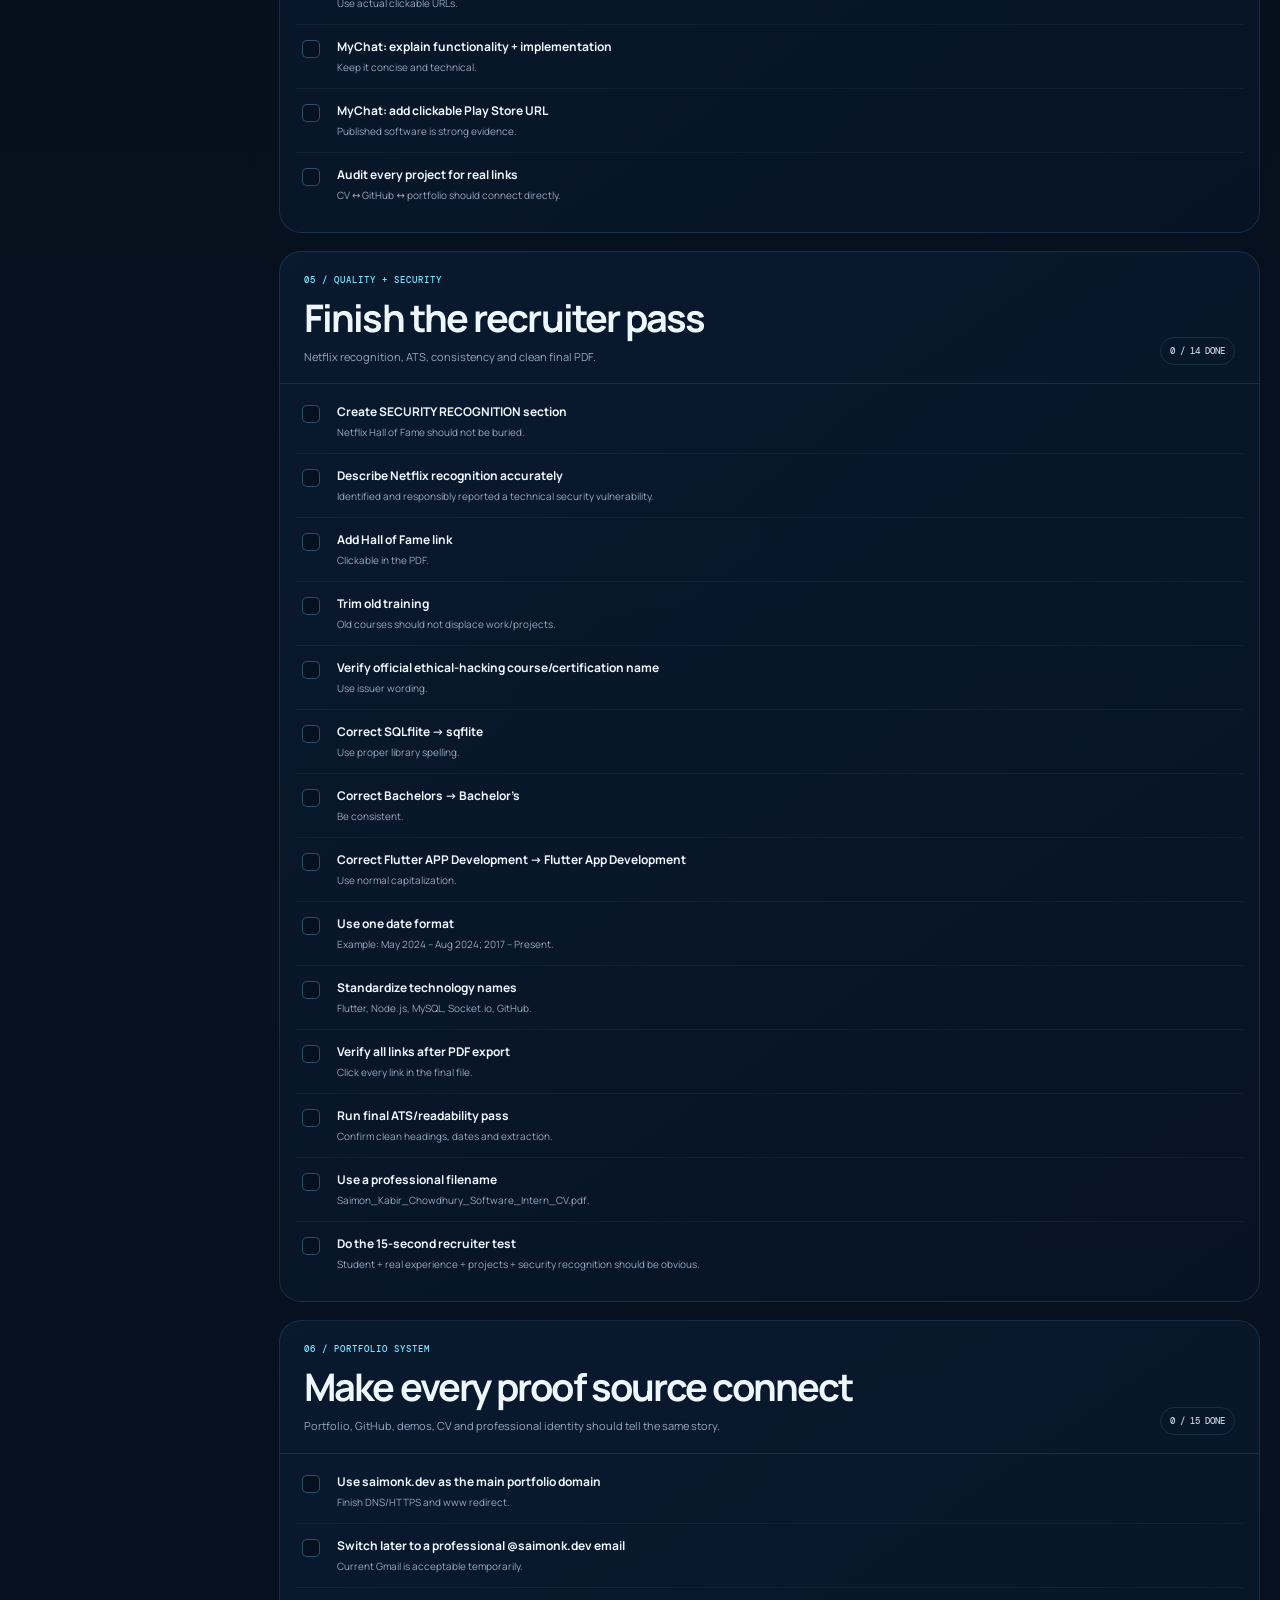
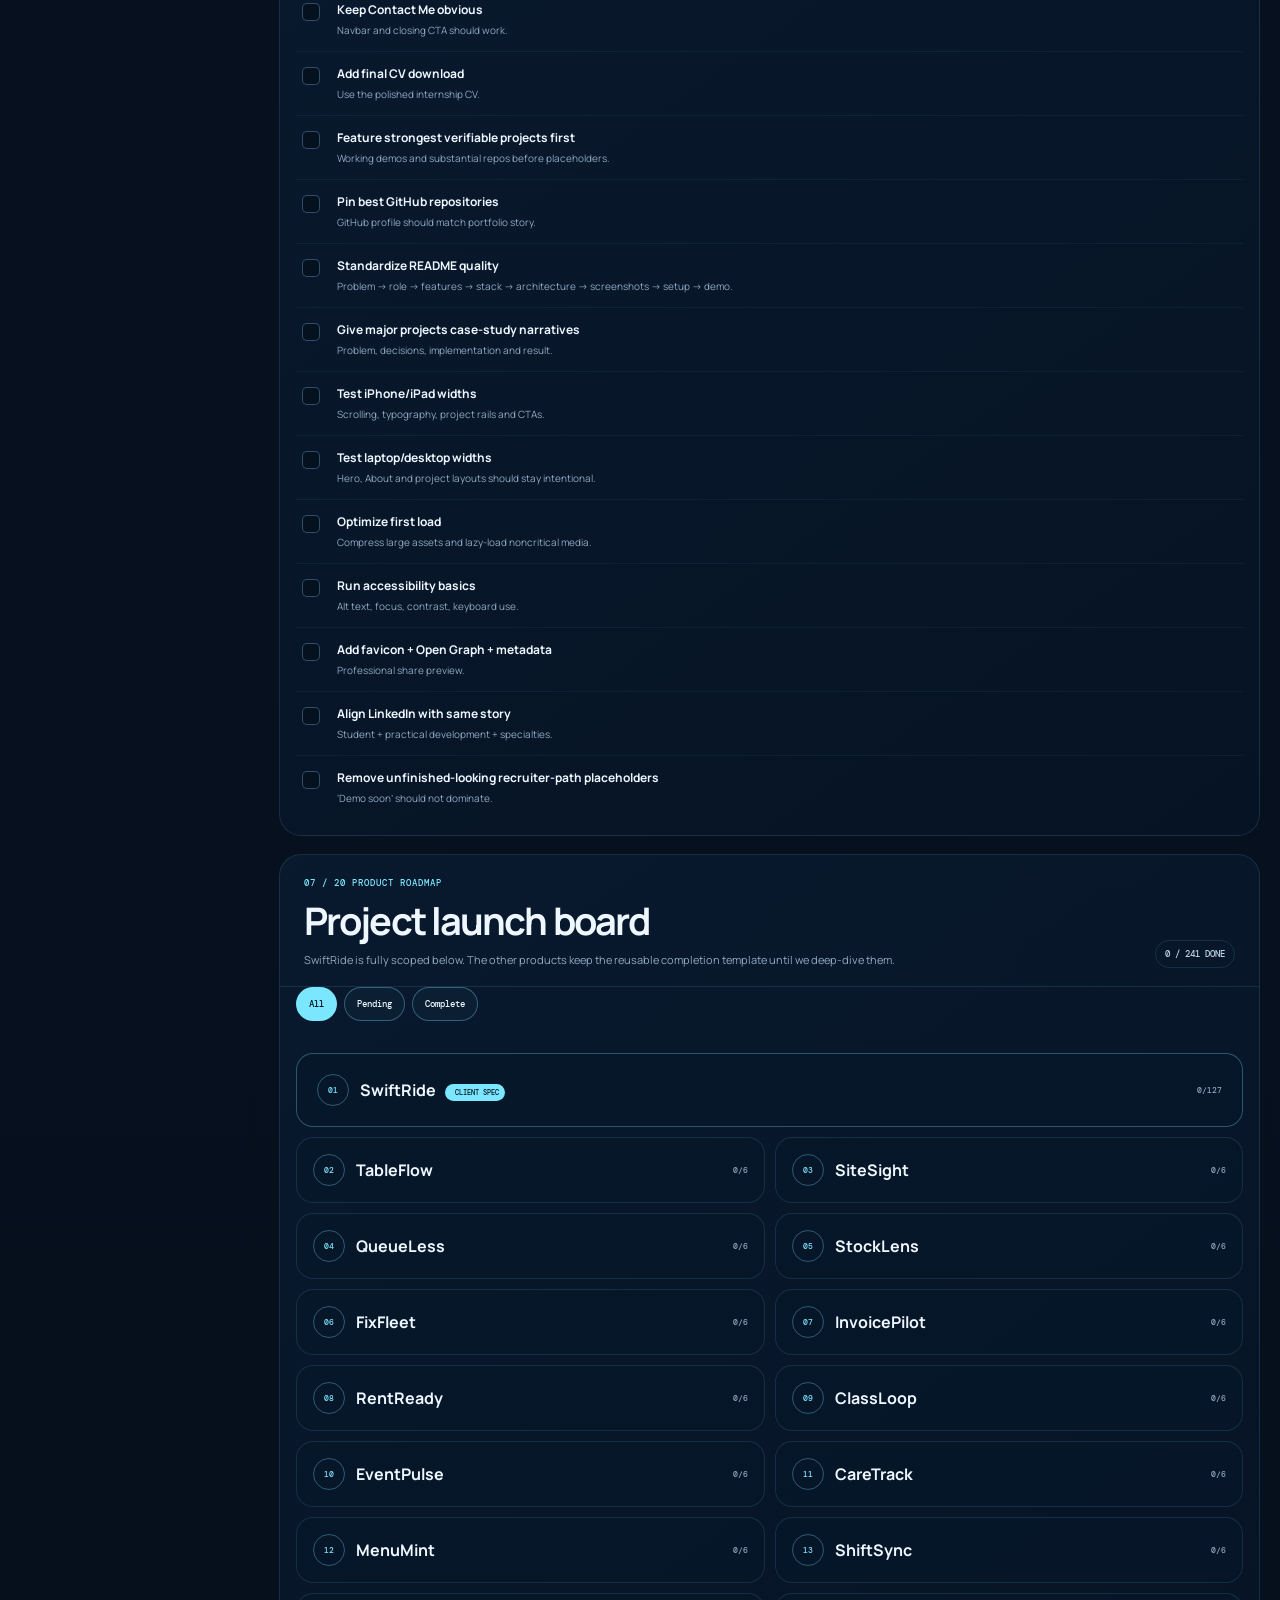
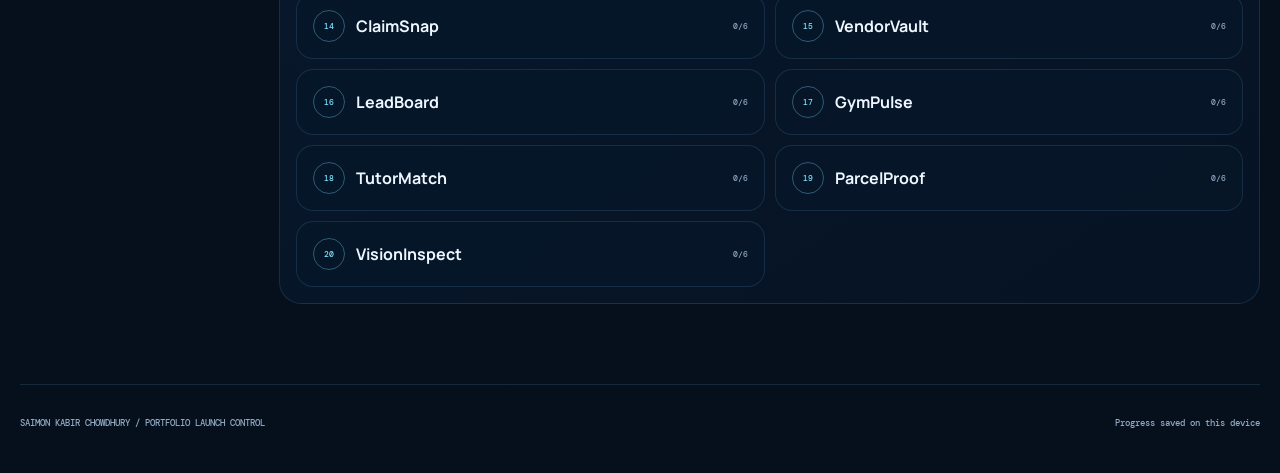
==== commit a1f8aa4d: "Expand SwiftRide into client product requirements" ====
--- a/checklist/index.html
+++ b/checklist/index.html
@@ -1,163 +1 @@
-<!doctype html>
-<html lang="en">
-<head>
-  <meta charset="utf-8" />
-  <meta name="viewport" content="width=device-width,initial-scale=1" />
-  <meta name="theme-color" content="#07111f" />
-  <title>Portfolio Launch Checklist — Saimon Kabir Chowdhury</title>
-  <meta name="description" content="A persistent CV, internship and 20-project portfolio checklist for Saimon Kabir Chowdhury." />
-  <link rel="preconnect" href="https://fonts.googleapis.com">
-  <link rel="preconnect" href="https://fonts.gstatic.com" crossorigin>
-  <link href="https://fonts.googleapis.com/css2?family=DM+Mono:wght@400;500&family=Instrument+Serif:ital@0;1&family=Manrope:wght@400;500;600;700;800&display=swap" rel="stylesheet">
-  <style>
-    :root{--bg:#06101d;--bg2:#09172a;--panel:#0b1c33cc;--panel2:#0c213d;--line:#77c7ff24;--line2:#7be7ff5e;--text:#edf7ff;--muted:#91a9c2;--cyan:#7be7ff;--blue:#67b7ff;--green:#73f1be;--amber:#ffd485;--shadow:0 24px 80px #0007;--mono:"DM Mono",monospace;--sans:"Manrope",system-ui,sans-serif;--serif:"Instrument Serif",Georgia,serif}
-    *{box-sizing:border-box}html{scroll-behavior:smooth}body{margin:0;background:radial-gradient(circle at 80% 0,#123564 0,transparent 28%),radial-gradient(circle at 0 55%,#0b304544 0,transparent 34%),linear-gradient(180deg,#050d18,#07111f 55%,#06101d);color:var(--text);font-family:var(--sans);min-height:100vh}
-    body:before{content:"";position:fixed;inset:0;pointer-events:none;z-index:-1;background-image:linear-gradient(#7be7ff0b 1px,transparent 1px),linear-gradient(90deg,#7be7ff0b 1px,transparent 1px);background-size:44px 44px;mask-image:linear-gradient(#0008,transparent 88%)}
-    a{color:inherit}.shell{width:min(1240px,calc(100% - 36px));margin:auto}.topbar{height:72px;border-bottom:1px solid var(--line);display:flex;align-items:center;justify-content:space-between;gap:16px;position:sticky;top:0;z-index:20;background:#06101dd8;backdrop-filter:blur(20px)}
-    .brand{font:500 12px var(--mono);letter-spacing:.06em}.brand b{color:var(--cyan)}.top-actions{display:flex;gap:8px;align-items:center}.btn{border:1px solid var(--line2);background:#7be7ff0c;color:var(--text);padding:10px 13px;border-radius:999px;font:500 10px var(--mono);cursor:pointer}.btn:hover{background:#7be7ff17}.btn.danger{border-color:#ff9e9e40;color:#ffc1c1}.hero{padding:72px 0 48px;display:grid;grid-template-columns:1.3fr .7fr;gap:48px;align-items:end}.kicker{font:500 10px var(--mono);letter-spacing:.12em;color:var(--cyan);margin:0 0 18px}.hero h1{font-size:clamp(48px,7vw,96px);line-height:.88;letter-spacing:-.075em;margin:0}.hero h1 em{font:italic 400 1em var(--serif);color:var(--cyan)}.hero p.lede{max-width:700px;color:#aec2d8;line-height:1.75;font-size:15px;margin:26px 0 0}.scorebox{border:1px solid var(--line2);border-radius:24px;padding:24px;background:linear-gradient(145deg,#0c2442cc,#081629cc);box-shadow:var(--shadow);position:relative;overflow:hidden}.scorebox:before{content:"";position:absolute;width:180px;height:180px;border:1px solid #7be7ff18;border-radius:50%;right:-90px;top:-90px}.score{font-size:56px;line-height:1;font-weight:800;letter-spacing:-.08em}.score small{font:500 11px var(--mono);color:var(--muted);letter-spacing:0}.bar{height:7px;background:#ffffff0d;border-radius:99px;overflow:hidden;margin:18px 0 12px}.bar>i{display:block;height:100%;width:0;background:linear-gradient(90deg,var(--blue),var(--cyan));box-shadow:0 0 16px #7be7ff88;transition:width .35s ease}.scoremeta{display:flex;justify-content:space-between;color:var(--muted);font:500 10px var(--mono)}
-    .dashboard{display:grid;grid-template-columns:260px minmax(0,1fr);gap:28px;padding-bottom:90px}.side{position:sticky;top:96px;align-self:start}.sidebox{border:1px solid var(--line);border-radius:20px;background:#08172a99;overflow:hidden}.side a{display:flex;justify-content:space-between;gap:12px;padding:14px 16px;text-decoration:none;border-bottom:1px solid var(--line);font-size:12px;color:#bdd0e5}.side a:last-child{border-bottom:0}.side a:hover{background:#7be7ff0a;color:#fff}.side a span{font:500 9px var(--mono);color:var(--cyan)}.tip{margin-top:14px;border-left:2px solid var(--cyan);padding:8px 0 8px 14px;color:var(--muted);font-size:11px;line-height:1.7}
-    .content{display:grid;gap:22px}.section{scroll-margin-top:92px;border:1px solid var(--line);border-radius:24px;background:linear-gradient(145deg,#0a1c34d9,#071426cf);box-shadow:0 15px 50px #0003;overflow:hidden}.section-head{padding:24px 26px 19px;display:grid;grid-template-columns:1fr auto;gap:18px;align-items:end;border-bottom:1px solid var(--line)}.section-head h2{margin:6px 0 0;font-size:clamp(27px,3vw,40px);letter-spacing:-.055em}.section-head p{margin:0;color:var(--muted);font-size:12px;line-height:1.6;max-width:680px}.section-no{font:500 9px var(--mono);color:var(--cyan);letter-spacing:.1em}.section-stat{font:500 10px var(--mono);color:#bdd2e7;border:1px solid var(--line);border-radius:99px;padding:8px 10px;white-space:nowrap}.checklist{padding:8px 18px 18px}.item{display:grid;grid-template-columns:26px 1fr auto;gap:12px;align-items:start;padding:15px 8px;border-bottom:1px solid #78c7ff12}.item:last-child{border-bottom:0}.item input{appearance:none;width:19px;height:19px;border:1px solid #77c7ff58;border-radius:6px;background:#06111f;margin:2px 0 0;display:grid;place-items:center;cursor:pointer}.item input:checked{background:var(--cyan);border-color:var(--cyan)}.item input:checked:after{content:"✓";font:bold 13px var(--sans);color:#06111f}.item label{cursor:pointer}.item strong{display:block;font-size:13px;line-height:1.45}.item small{display:block;color:var(--muted);font-size:11px;line-height:1.65;margin-top:5px}.item.done strong{text-decoration:line-through;color:#7e96af}.item.done small{opacity:.62}.tag{font:500 8px var(--mono);letter-spacing:.05em;color:var(--cyan);border:1px solid var(--line);padding:6px 7px;border-radius:99px;white-space:nowrap}.priority{color:var(--amber);border-color:#ffd48538}
-    .quote{margin:18px 26px 26px;border-left:2px solid var(--cyan);padding:3px 0 3px 18px;color:#dbe9f6;font-size:14px;line-height:1.75}.quote em{font-family:var(--serif);font-size:20px;color:var(--cyan)}
-    .app-grid{display:grid;grid-template-columns:repeat(2,minmax(0,1fr));gap:12px;padding:18px}.app{border:1px solid var(--line);border-radius:18px;background:#07182b9c;overflow:hidden}.app summary{list-style:none;cursor:pointer;padding:18px;display:grid;grid-template-columns:34px 1fr auto;gap:12px;align-items:center}.app summary::-webkit-details-marker{display:none}.app-num{font:500 9px var(--mono);color:var(--cyan);width:34px;height:34px;border:1px solid var(--line2);border-radius:50%;display:grid;place-items:center}.app h3{margin:0;font-size:17px;letter-spacing:-.03em}.app-progress{font:500 9px var(--mono);color:var(--muted)}.app[open] summary{background:#7be7ff08;border-bottom:1px solid var(--line)}.app .checklist{padding:4px 12px 12px}.app .item{grid-template-columns:24px 1fr}.app .item .tag{display:none}
-    .footer{padding:35px 0 50px;border-top:1px solid var(--line);display:flex;justify-content:space-between;gap:18px;color:var(--muted);font:500 10px var(--mono)}
-    .hidden{display:none!important}.filter-row{display:flex;flex-wrap:wrap;gap:8px;padding:0 18px 18px}.filter-row button.active{background:var(--cyan);color:#06111f;border-color:var(--cyan)}
-    @media(max-width:980px){.hero{grid-template-columns:1fr}.dashboard{grid-template-columns:1fr}.side{position:relative;top:auto}.sidebox{display:flex;overflow:auto}.side a{min-width:max-content;border-bottom:0;border-right:1px solid var(--line)}.app-grid{grid-template-columns:1fr}}
-    @media(max-width:620px){.shell{width:min(100% - 22px,1240px)}.topbar{height:auto;padding:12px 0}.top-actions .btn:nth-child(2){display:none}.hero{padding-top:48px}.hero h1{font-size:52px}.section-head{grid-template-columns:1fr}.section-stat{width:max-content}.item{grid-template-columns:24px 1fr}.item .tag{grid-column:2;width:max-content}.app-grid{padding:12px}.footer{flex-direction:column}}
-  </style>
-</head>
-<body>
-  <header class="topbar"><div class="shell" style="display:flex;align-items:center;justify-content:space-between;gap:16px"><div class="brand">SAIMON / <b>LAUNCH CONTROL</b></div><div class="top-actions"><button class="btn" id="expandAll">Expand apps</button><button class="btn" id="exportBtn">Export progress</button><button class="btn danger" id="resetBtn">Reset</button></div></div></header>
-
-  <main class="shell">
-    <section class="hero">
-      <div><p class="kicker">CV + INTERNSHIP + PORTFOLIO / MASTER CHECKLIST</p><h1>Turn the work into<br><em>a hireable story.</em></h1><p class="lede">One place to track the recruiter feedback, internship CV rebuild, portfolio polish and the full 20-project roadmap. Progress is saved automatically on this device.</p></div>
-      <aside class="scorebox"><div class="score"><span id="pct">0</span>% <small>complete</small></div><div class="bar"><i id="overallBar"></i></div><div class="scoremeta"><span><b id="doneCount">0</b> done</span><span><b id="totalCount">0</b> total tasks</span></div></aside>
-    </section>
-
-    <div class="dashboard">
-      <aside class="side"><div class="sidebox"><a href="#priority">Priority sprint <span>01</span></a><a href="#cv">CV rebuild <span>02</span></a><a href="#experience">Experience <span>03</span></a><a href="#projects">Proof of work <span>04</span></a><a href="#quality">Quality pass <span>05</span></a><a href="#portfolio">Portfolio system <span>06</span></a><a href="#apps">20-app roadmap <span>07</span></a></div><p class="tip">Use this like a launch board. Finish the recruiter-facing basics first, then polish individual projects.</p></aside>
-
-      <div class="content">
-        <section class="section" id="priority"><div class="section-head"><div><span class="section-no">01 / FIRST 15–20 SECONDS</span><h2>Priority sprint</h2><p>The fastest changes that improve how a recruiter understands you.</p></div><span class="section-stat" data-stat="priority"></span></div><div class="checklist" data-group="priority"></div><div class="quote"><em>The story:</em> IT student → real software-development experience → strong mobile skills → substantial projects → security recognition.</div></section>
-
-        <section class="section" id="cv"><div class="section-head"><div><span class="section-no">02 / POSITIONING + STRUCTURE</span><h2>CV rebuild</h2><p>Restructure the document around an internship applicant who already has real development experience.</p></div><span class="section-stat" data-stat="cv"></span></div><div class="checklist" data-group="cv"></div></section>
-
-        <section class="section" id="experience"><div class="section-head"><div><span class="section-no">03 / EXPERIENCE</span><h2>Make the work concrete</h2><p>Replace responsibility language with what you personally built, fixed, integrated or shipped.</p></div><span class="section-stat" data-stat="experience"></span></div><div class="checklist" data-group="experience"></div></section>
-
-        <section class="section" id="projects"><div class="section-head"><div><span class="section-no">04 / PROJECT PROOF</span><h2>Projects recruiters can verify</h2><p>Projects should show implementation and clickable evidence, not just a technology list.</p></div><span class="section-stat" data-stat="projects"></span></div><div class="checklist" data-group="projects"></div></section>
-
-        <section class="section" id="quality"><div class="section-head"><div><span class="section-no">05 / FINAL CV PASS</span><h2>Quality, security &amp; ATS</h2><p>Clean up details that signal professionalism and make the strongest recognition easy to notice.</p></div><span class="section-stat" data-stat="quality"></span></div><div class="checklist" data-group="quality"></div></section>
-
-        <section class="section" id="portfolio"><div class="section-head"><div><span class="section-no">06 / PORTFOLIO SYSTEM</span><h2>Portfolio launch checklist</h2><p>The website, GitHub and profile-level work that turns individual projects into one convincing system.</p></div><span class="section-stat" data-stat="portfolio"></span></div><div class="checklist" data-group="portfolio"></div></section>
-
-        <section class="section" id="apps"><div class="section-head"><div><span class="section-no">07 / 20 PROJECTS</span><h2>20-app portfolio roadmap</h2><p>Each product has the same completion definition so the portfolio can scale without becoming inconsistent.</p></div><span class="section-stat" data-stat="apps"></span></div><div class="filter-row"><button class="btn active" data-filter="all">All apps</button><button class="btn" data-filter="pending">Pending</button><button class="btn" data-filter="done">Complete</button></div><div class="app-grid" id="appGrid"></div></section>
-      </div>
-    </div>
-  </main>
-
-  <footer class="footer shell"><span>SAIMON KABIR CHOWDHURY / PORTFOLIO LAUNCH CONTROL</span><span>Progress stored locally in your browser</span></footer>
-
-<script>
-const groups={
-priority:[
-["profile-rewrite","Rewrite the opening profile for an internship applicant","Position yourself as an Information Technology student with practical software-development experience — not as an ‘experienced software engineer’. Mention mobile development and the strongest relevant stack.","HIGH"],
-["education-up","Move Taylor’s University education near the top","Show Bachelor’s in Information Technology, ongoing status and expected graduation year prominently.","HIGH"],
-["dux-bullets","Rewrite Dux App Studio into 3–5 contribution bullets","State what you built/fixed/integrated, which technologies you used and the result. Do not invent metrics.","HIGH"],
-["freelance-detail","Expand freelance development into real evidence","Explain app types, client work, APIs/backends, deployment, technologies and whether you worked independently or with a team.","HIGH"],
-["netflix-up","Move Netflix Hall of Fame into its own visible section","Add the responsible-disclosure description and the actual Hall of Fame link.","HIGH"],
-["links-check","Make every proof link clickable","GitHub, LinkedIn, Play Store, portfolio, project demos and security recognition should open directly from the PDF.","HIGH"]],
-cv:[
-["summary-who","Profile answers ‘Who are you?’","Lead with your student status and degree."],
-["summary-study","Profile answers ‘What are you studying?’","Name Information Technology and Taylor’s University."],
-["summary-interest","Profile answers ‘What software area interests you?’","Keep the summary focused on software/mobile development and tailor it slightly to each internship."],
-["summary-exp","Profile answers ‘What relevant experience do you already have?’","Mention practical development through academic, freelance and professional projects."],
-["edu-bachelor","Education: Bachelor’s in Information Technology — Taylor’s University","Use ‘Bachelor’s’, not ‘Bachelors’. Mark it ongoing and add expected graduation."],
-["edu-trim","Reduce O Level / A Level emphasis","University education and technical evidence should take more space at this stage."],
-["skills-programming","Create Programming / Development skill category","Example: Java, Dart, JavaScript / Node.js, SQL."],
-["skills-mobile","Create Mobile Development category","Example: Flutter, Android and only other platforms you can confidently discuss."],
-["skills-backend","Create Backend / Database category","Example: Node.js, MySQL, Socket.io and relevant databases/APIs."],
-["skills-tools","Create Tools / SDKs category","Example: Agora SDK, Provider, Git and interview-ready tools."],
-["skills-security","Create Security category","Web penetration testing / ethical hacking only if you can explain the work in an interview."],
-["skills-trim","Remove generic competency clutter","Keep requirements gathering, troubleshooting, collaboration etc. out of the technology list or use them sparingly elsewhere."],
-["one-page","Keep the internship CV to one page if possible","Prioritize evidence over every technology/course you have ever touched."],
-["structure-order","Use recruiter-first section order","Name + Contact + Links → Profile → Education → Technical Skills → Experience → Projects → Security Recognition → Certifications / Training."]],
-experience:[
-["dux-built","Dux: name specific application features you worked on","Mention screens/features/modules rather than only ‘collaborated with senior developers’."],
-["dux-tech","Dux: connect each contribution to technologies","Show the stack used for the work — UI, APIs, database, Flutter/Android/backend as applicable."],
-["dux-bugs","Dux: include meaningful bugs/performance/integration work","Describe actual debugging, API integration, UI implementation or performance fixes you personally handled."],
-["dux-results","Dux: describe outcome without inventing numbers","If no measurable result exists, use a clear technical outcome instead of fabricated metrics."],
-["freelance-native","Freelance: explain native Android work since 2017","Types of applications, major features and how you delivered client requirements."],
-["freelance-flutter","Freelance: explain cross-platform/Flutter work since 2020","Describe real Flutter projects and your responsibility from build to delivery."],
-["freelance-backend","Freelance: show API/backend/database work","Mention REST/realtime systems, Node.js, SQL/NoSQL or other actual integrations."],
-["freelance-deploy","Freelance: include deployment/hand-off experience","Mention store deployment, production delivery, maintenance or client hand-off when true."],
-["freelance-team","Freelance: clarify independent vs team work","Show ownership and collaboration accurately."]],
-projects:[
-["heyyou-purpose","HeyYou: write one sentence explaining what the app does","The recruiter should understand the product before seeing the stack."],
-["heyyou-socket","HeyYou: describe real-time messaging implementation","Example wording: implemented real-time messaging using Socket.io within the Flutter app."],
-["heyyou-agora","HeyYou: describe Agora video-calling implementation","State what you implemented, not only that Agora SDK was used."],
-["heyyou-auth","HeyYou: include OTP/authentication work you personally built","Show the actual flow and your contribution."],
-["heyyou-state","HeyYou: mention Provider/state-management implementation where relevant","Explain how it supported app state instead of listing it alone."],
-["heyyou-backend","HeyYou: explain Node.js + MySQL backend integration","Make the mobile-to-backend relationship clear."],
-["heyyou-link","HeyYou: add direct clickable GitHub/demo link","Use the actual URL in the PDF."],
-["mychat-desc","MyChat: describe the note-taking functionality and technical implementation","Keep it concise and contribution-focused."],
-["mychat-play","MyChat: add the actual clickable Play Store URL","Publication is evidence that the app reached users beyond development."],
-["project-links","Audit every project label for a real clickable URL","Replace labels such as ‘HeyYou GitHub’ with actual hyperlinks."],
-["portfolio-links","Link project cards between CV, GitHub and portfolio","A recruiter should be able to move from one proof source to another quickly."]],
-quality:[
-["netflix-section","Create SECURITY RECOGNITION section","Use ‘Netflix Hall of Fame’ as a clear heading/entry."],
-["netflix-copy","Describe the Netflix recognition accurately","State that you identified and responsibly reported a technical security vulnerability; avoid exaggeration."],
-["netflix-link","Add the real Netflix Hall of Fame URL","Make it clickable."],
-["course-trim","Trim older training that no longer adds evidence","Older 2017/2020 courses should not displace professional work or strong projects."],
-["cert-name","Verify the exact official ethical-hacking course/certification name","Use the issuer’s official wording."],
-["spell-sqflite","Correct ‘SQLflite’ → ‘sqflite’","Use the library’s actual spelling."],
-["spell-bachelors","Correct ‘Bachelors’ → ‘Bachelor’s’","Apply consistently."],
-["spell-flutter","Correct ‘Flutter APP Development’ → ‘Flutter App Development’","Use normal capitalization."],
-["date-format","Use one date format everywhere","Example: May 2024 – Aug 2024; 2017 – Present."],
-["capitalization","Standardize capitalization and technology names","Flutter, Node.js, MySQL, Socket.io, GitHub, etc."],
-["ats-links","Confirm all PDF hyperlinks survive export","Open the final PDF and click every link."],
-["ats-scan","Run one final ATS/readability pass","Confirm section headings, dates and text extraction remain clean."],
-["filename","Use a professional filename","Example: Saimon_Kabir_Chowdhury_Software_Intern_CV.pdf."],
-["final-15sec","Do the 15-second recruiter test","Can someone instantly see student status, real development experience, projects and security recognition?"]],
-portfolio:[
-["domain","Use saimonk.dev as the portfolio domain","Keep DNS/HTTPS healthy and redirect www correctly."],
-["email","Replace Gmail later with a professional @saimonk.dev address","For now the existing Gmail is acceptable; switch when the mailbox/forwarding setup is ready."],
-["contact","Keep a clear Contact Me path","Navbar and closing CTA should make contacting you obvious."],
-["resume-download","Add a visible Resume / CV download link","Use the final polished one-page internship CV."],
-["featured-proof","Feature the strongest verifiable projects first","Prioritize working demos, strong repos and substantial technical implementations."],
-["github-pin","Pin the best GitHub repositories","Make the GitHub profile match the story told by the portfolio."],
-["readmes","Standardize project README quality","Problem → role → features → stack → architecture → screenshots → setup → demo."],
-["case-study","Give major projects a short case-study narrative","Problem, decisions, implementation and result — not just screenshots."],
-["mobile-test","Test portfolio on iPhone/iPad/mobile widths","Check scrolling, project rails, typography and CTA behavior."],
-["desktop-test","Test laptop/desktop breakpoints","Verify the hero, About layout and project lists stay intentional."],
-["perf","Optimize large images and first-load performance","Compress hero assets, lazy-load noncritical images and avoid unnecessary blocking requests."],
-["a11y","Run basic accessibility checks","Alt text, focus states, color contrast and keyboard navigation."],
-["seo","Add final metadata","Title, description, favicon and Open Graph preview image."],
-["linkedin","Align LinkedIn headline/About with the same recruiter story","Student + practical software development + strongest specialties."],
-["portfolio-final","Remove unfinished-looking placeholders from the final recruiter path","‘Demo soon’ is okay only where it does not dominate the first impression."]]
-};
-
-const apps=["SwiftRide","TableFlow","SiteSight","QueueLess","StockLens","FixFleet","InvoicePilot","RentReady","ClassLoop","EventPulse","CareTrack","MenuMint","ShiftSync","ClaimSnap","VendorVault","LeadBoard","GymPulse","TutorMatch","ParcelProof","VisionInspect"];
-const appSteps=[
-["scope","Define the product problem + target user"],
-["ui","Create/refine the UI/UX source and key flows"],
-["repo","Prepare a clean GitHub repository"],
-["readme","Write a recruiter-friendly README / mini case study"],
-["visuals","Add screenshots, mockups or a short demo"],
-["portfolio","Add/verify the portfolio project card and links"]
-];
-const STORE="saimon_launch_checklist_v1";let state=JSON.parse(localStorage.getItem(STORE)||"{}");
-const save=()=>{localStorage.setItem(STORE,JSON.stringify(state));renderProgress()};
-function makeItem(group,row){const [id,title,desc,prio]=row;const key=group+":"+id;const div=document.createElement("div");div.className="item"+(state[key]?" done":"");div.dataset.key=key;div.innerHTML=`<input type="checkbox" id="${key}" ${state[key]?"checked":""}><label for="${key}"><strong>${title}</strong>${desc?`<small>${desc}</small>`:""}</label>${prio?`<span class="tag priority">${prio}</span>`:"<span class=\"tag\">TASK</span>"}`;div.querySelector("input").addEventListener("change",e=>{state[key]=e.target.checked;div.classList.toggle("done",e.target.checked);save()});return div}
-Object.entries(groups).forEach(([g,rows])=>{const el=document.querySelector(`[data-group="${g}"]`);rows.forEach(r=>el.appendChild(makeItem(g,r)))});
-const grid=document.getElementById("appGrid");apps.forEach((name,i)=>{const d=document.createElement("details");d.className="app";d.dataset.app=name.toLowerCase();const stepHtml=appSteps.map(([sid,label])=>{const key=`app:${i}:${sid}`,checked=state[key];return `<div class="item ${checked?"done":""}" data-key="${key}"><input type="checkbox" id="${key}" ${checked?"checked":""}><label for="${key}"><strong>${label}</strong></label></div>`}).join("");d.innerHTML=`<summary><span class="app-num">${String(i+1).padStart(2,"0")}</span><h3>${name}</h3><span class="app-progress" data-app-stat="${i}"></span></summary><div class="checklist">${stepHtml}</div>`;d.querySelectorAll("input").forEach(inp=>inp.addEventListener("change",e=>{state[e.target.id]=e.target.checked;e.target.closest(".item").classList.toggle("done",e.target.checked);save()}));grid.appendChild(d)});
-function countsFor(group){const keys=group==="apps"?apps.flatMap((_,i)=>appSteps.map(([s])=>`app:${i}:${s}`)):groups[group].map(r=>`${group}:${r[0]}`);return [keys.filter(k=>state[k]).length,keys.length]}
-function renderProgress(){let done=0,total=0;[...Object.keys(groups),"apps"].forEach(g=>{const [d,t]=countsFor(g);done+=d;total+=t;const stat=document.querySelector(`[data-stat="${g}"]`);if(stat)stat.textContent=`${d} / ${t} DONE`});apps.forEach((_,i)=>{const keys=appSteps.map(([s])=>`app:${i}:${s}`),d=keys.filter(k=>state[k]).length;document.querySelector(`[data-app-stat="${i}"]`).textContent=`${d}/${keys.length}`});const pct=total?Math.round(done/total*100):0;document.getElementById("pct").textContent=pct;document.getElementById("doneCount").textContent=done;document.getElementById("totalCount").textContent=total;document.getElementById("overallBar").style.width=pct+"%";applyFilter()}
-let filter="all";function applyFilter(){document.querySelectorAll(".app").forEach((el,i)=>{const keys=appSteps.map(([s])=>`app:${i}:${s}`),d=keys.filter(k=>state[k]).length,isDone=d===keys.length;el.classList.toggle("hidden",filter==="done"&&!isDone||filter==="pending"&&isDone)})}
-document.querySelectorAll("[data-filter]").forEach(b=>b.addEventListener("click",()=>{filter=b.dataset.filter;document.querySelectorAll("[data-filter]").forEach(x=>x.classList.toggle("active",x===b));applyFilter()}));
-document.getElementById("expandAll").addEventListener("click",e=>{const allOpen=[...document.querySelectorAll(".app")].every(d=>d.open);document.querySelectorAll(".app").forEach(d=>d.open=!allOpen);e.currentTarget.textContent=allOpen?"Expand apps":"Collapse apps"});
-document.getElementById("resetBtn").addEventListener("click",()=>{if(confirm("Reset every checklist item on this device?")){state={};localStorage.removeItem(STORE);location.reload()}});
-document.getElementById("exportBtn").addEventListener("click",()=>{const payload={exportedAt:new Date().toISOString(),progress:state};const blob=new Blob([JSON.stringify(payload,null,2)],{type:"application/json"});const a=document.createElement("a");a.href=URL.createObjectURL(blob);a.download="portfolio-checklist-progress.json";a.click();setTimeout(()=>URL.revokeObjectURL(a.href),800)});
-renderProgress();
-</script>
-</body>
-</html>+<!doctype html><html lang="en"><head><meta charset="utf-8"><meta name="viewport" content="width=device-width,initial-scale=1"><meta name="theme-color" content="#06101d"><title>Portfolio Launch Checklist — Saimon Kabir Chowdhury</title><meta name="description" content="CV, internship and 20-project portfolio launch checklist with a detailed SwiftRide client specification."><link rel="preconnect" href="https://fonts.googleapis.com"><link rel="preconnect" href="https://fonts.gstatic.com" crossorigin><link href="https://fonts.googleapis.com/css2?family=DM+Mono:wght@400;500&family=Instrument+Serif:ital@0;1&family=Manrope:wght@400;500;600;700;800&display=swap" rel="stylesheet"><style>:root{--bg:#06101d;--panel:#09182b;--line:#7bcfff22;--line2:#7be7ff55;--text:#eef7ff;--muted:#92a9c1;--cyan:#7be7ff;--blue:#67b7ff;--amber:#ffd485;--sans:"Manrope",system-ui,sans-serif;--mono:"DM Mono",monospace;--serif:"Instrument Serif",serif}*{box-sizing:border-box}html{scroll-behavior:smooth}body{margin:0;background:radial-gradient(circle at 80% 0,#12335d 0,transparent 30%),linear-gradient(#050d18,#07111f 60%,#06101d);color:var(--text);font-family:var(--sans);min-height:100vh}body:before{content:"";position:fixed;inset:0;z-index:-1;pointer-events:none;background-image:linear-gradient(#7be7ff09 1px,transparent 1px),linear-gradient(90deg,#7be7ff09 1px,transparent 1px);background-size:44px 44px}.shell{width:min(1240px,calc(100% - 34px));margin:auto}.top{position:sticky;top:0;z-index:20;background:#06101ddd;backdrop-filter:blur(18px);border-bottom:1px solid var(--line)}.top .shell{min-height:68px;display:flex;align-items:center;justify-content:space-between;gap:12px}.brand{font:500 11px var(--mono);letter-spacing:.07em}.brand b{color:var(--cyan)}button{font:500 9px var(--mono);color:var(--text);background:#7be7ff08;border:1px solid var(--line2);border-radius:999px;padding:10px 12px;cursor:pointer}.actions{display:flex;gap:7px}.hero{display:grid;grid-template-columns:1.25fr .75fr;gap:40px;align-items:end;padding:68px 0 44px}.eyebrow{font:500 9px var(--mono);letter-spacing:.11em;color:var(--cyan)}h1{font-size:clamp(48px,7vw,92px);line-height:.9;letter-spacing:-.07em;margin:12px 0 0}h1 em{font:italic 400 1em var(--serif);color:var(--cyan)}.hero p{color:#acc1d6;line-height:1.7;max-width:720px}.score{border:1px solid var(--line2);border-radius:22px;padding:22px;background:#0a1d35c9}.score b{font-size:52px;letter-spacing:-.07em}.score small{font:500 9px var(--mono);color:var(--muted)}.bar{height:7px;background:#ffffff0d;border-radius:99px;overflow:hidden;margin:17px 0 10px}.bar i{display:block;height:100%;width:0;background:linear-gradient(90deg,var(--blue),var(--cyan));transition:.25s}.meta{display:flex;justify-content:space-between;font:500 9px var(--mono);color:var(--muted)}.layout{display:grid;grid-template-columns:235px minmax(0,1fr);gap:24px;padding-bottom:80px}.nav{position:sticky;top:88px;align-self:start;border:1px solid var(--line);border-radius:18px;overflow:hidden;background:#08172a99}.nav a{display:flex;justify-content:space-between;padding:13px 14px;border-bottom:1px solid var(--line);text-decoration:none;color:#c4d4e4;font-size:11px}.nav a:last-child{border:0}.nav span{font:500 8px var(--mono);color:var(--cyan)}.content{display:grid;gap:18px}.section{scroll-margin-top:88px;border:1px solid var(--line);border-radius:22px;background:linear-gradient(145deg,#0a1b31d9,#071426d9);overflow:hidden}.head{padding:22px 24px 18px;border-bottom:1px solid var(--line);display:grid;grid-template-columns:1fr auto;gap:16px;align-items:end}.head h2{font-size:clamp(26px,3vw,38px);letter-spacing:-.05em;margin:5px 0}.head p{margin:0;color:var(--muted);font-size:11px;line-height:1.6}.stat{font:500 9px var(--mono);color:#bdd2e7;border:1px solid var(--line);border-radius:99px;padding:7px 9px}.list{padding:6px 16px 16px}.task{display:grid;grid-template-columns:24px 1fr auto;gap:11px;align-items:start;padding:13px 6px;border-bottom:1px solid #7bcfff10}.task:last-child{border:0}.task input{appearance:none;width:18px;height:18px;border:1px solid #7bcfff55;border-radius:5px;background:#06111f;margin:2px 0 0;display:grid;place-items:center}.task input:checked{background:var(--cyan);border-color:var(--cyan)}.task input:checked:after{content:"✓";font:bold 12px var(--sans);color:#06111f}.task strong{display:block;font-size:12px}.task small{display:block;color:var(--muted);font-size:10px;line-height:1.6;margin-top:4px}.task.done strong{text-decoration:line-through;color:#738ba3}.tag{font:500 7px var(--mono);padding:5px 6px;border:1px solid var(--line2);border-radius:99px;color:var(--cyan);white-space:nowrap}.tag.p0{background:var(--cyan);color:#06111f;border-color:var(--cyan)}.tag.p1{color:#cfeaff}.tag.polish{color:var(--amber);border-color:#ffd48555}.tag.client{color:#d7c4ff;border-color:#bd8fff55}.filter{display:flex;gap:7px;flex-wrap:wrap;padding:0 16px 16px}.filter .active{background:var(--cyan);color:#06111f}.apps{display:grid;grid-template-columns:repeat(2,minmax(0,1fr));gap:10px;padding:16px}.app{border:1px solid var(--line);border-radius:17px;background:#07182b9c;overflow:hidden}.app summary{list-style:none;cursor:pointer;padding:16px;display:grid;grid-template-columns:32px 1fr auto;gap:11px;align-items:center}.app summary::-webkit-details-marker{display:none}.num{width:32px;height:32px;border:1px solid var(--line2);border-radius:50%;display:grid;place-items:center;font:500 8px var(--mono);color:var(--cyan)}.app h3{margin:0;font-size:16px}.app .ap{font:500 8px var(--mono);color:var(--muted)}.app[open] summary{border-bottom:1px solid var(--line);background:#7be7ff08}.app:not(.swift) .task{grid-template-columns:23px 1fr}.app:not(.swift) .tag{display:none}.swift{grid-column:1/-1;border-color:#7be7ff4f}.swift summary{padding:20px}.swift h3:after{content:" CLIENT SPEC";margin-left:9px;background:var(--cyan);color:#06111f;font:500 7px var(--mono);padding:4px 6px;border-radius:99px;vertical-align:middle}.brief{margin:14px 16px 4px;padding:14px 16px;border:1px solid #7be7ff35;border-radius:14px;color:#b8cce0;background:#7be7ff07;font-size:10px;line-height:1.7}.brief b{font:500 8px var(--mono);color:var(--cyan)}.sub{display:grid;grid-template-columns:auto 1fr auto;gap:9px;align-items:center;padding:18px 6px 6px;color:var(--cyan);font:500 8px var(--mono);letter-spacing:.08em;text-transform:uppercase}.sub:after{content:"";height:1px;background:var(--line)}.sub span:last-child{color:var(--muted);font-size:7px}.footer{border-top:1px solid var(--line);padding:32px 0 44px;display:flex;justify-content:space-between;color:var(--muted);font:500 9px var(--mono)}.hidden{display:none!important}@media(max-width:900px){.hero,.layout{grid-template-columns:1fr}.nav{position:relative;top:auto;display:flex;overflow:auto}.nav a{min-width:max-content;border-bottom:0;border-right:1px solid var(--line)}.apps{grid-template-columns:1fr}}@media(max-width:600px){.shell{width:calc(100% - 20px)}.hero{padding-top:44px}.hero h1{font-size:52px}.head{grid-template-columns:1fr}.task{grid-template-columns:22px 1fr}.task .tag{grid-column:2;width:max-content}.actions button:nth-child(2){display:none}.footer{flex-direction:column;gap:8px}}</style></head><body><header class="top"><div class="shell"><div class="brand">SAIMON / <b>LAUNCH CONTROL</b></div><div class="actions"><button id="focusSwift">Open SwiftRide</button><button id="expand">Expand apps</button><button id="reset">Reset</button></div></div></header><main class="shell"><section class="hero"><div><div class="eyebrow">CV + INTERNSHIP + PORTFOLIO / MASTER CHECKLIST</div><h1>Turn the work into<br><em>a hireable story.</em></h1><p>Recruiter feedback, CV cleanup, portfolio launch work and the 20-project roadmap in one persistent tracker. SwiftRide now has a client-level product specification instead of a generic project checklist.</p></div><aside class="score"><b><span id="pct">0</span>%</b> <small>complete</small><div class="bar"><i id="bar"></i></div><div class="meta"><span><b id="done">0</b> done</span><span><b id="total">0</b> tasks</span></div></aside></section><div class="layout"><nav class="nav"><a href="#priority">Priority <span>01</span></a><a href="#cv">CV <span>02</span></a><a href="#experience">Experience <span>03</span></a><a href="#proof">Proof <span>04</span></a><a href="#quality">Quality <span>05</span></a><a href="#portfolio">Portfolio <span>06</span></a><a href="#apps">20 apps <span>07</span></a></nav><div class="content"><section class="section" id="priority"><div class="head"><div><div class="eyebrow">01 / RECRUITER FIRST IMPRESSION</div><h2>Priority sprint</h2><p>Fix what a recruiter notices in the first 15–20 seconds.</p></div><span class="stat" data-stat="priority"></span></div><div class="list" data-list="priority"></div></section><section class="section" id="cv"><div class="head"><div><div class="eyebrow">02 / CV STRUCTURE</div><h2>Position the story correctly</h2><p>Student first, practical software experience immediately after.</p></div><span class="stat" data-stat="cv"></span></div><div class="list" data-list="cv"></div></section><section class="section" id="experience"><div class="head"><div><div class="eyebrow">03 / EXPERIENCE</div><h2>Make contributions concrete</h2><p>What you personally built, fixed, integrated and shipped.</p></div><span class="stat" data-stat="experience"></span></div><div class="list" data-list="experience"></div></section><section class="section" id="proof"><div class="head"><div><div class="eyebrow">04 / PROJECT PROOF</div><h2>Show working evidence</h2><p>HeyYou, MyChat and other projects need implementation-focused descriptions and direct links.</p></div><span class="stat" data-stat="proof"></span></div><div class="list" data-list="proof"></div></section><section class="section" id="quality"><div class="head"><div><div class="eyebrow">05 / QUALITY + SECURITY</div><h2>Finish the recruiter pass</h2><p>Netflix recognition, ATS, consistency and clean final PDF.</p></div><span class="stat" data-stat="quality"></span></div><div class="list" data-list="quality"></div></section><section class="section" id="portfolio"><div class="head"><div><div class="eyebrow">06 / PORTFOLIO SYSTEM</div><h2>Make every proof source connect</h2><p>Portfolio, GitHub, demos, CV and professional identity should tell the same story.</p></div><span class="stat" data-stat="portfolio"></span></div><div class="list" data-list="portfolio"></div></section><section class="section" id="apps"><div class="head"><div><div class="eyebrow">07 / 20 PRODUCT ROADMAP</div><h2>Project launch board</h2><p>SwiftRide is fully scoped below. The other products keep the reusable completion template until we deep-dive them.</p></div><span class="stat" data-stat="apps"></span></div><div class="filter"><button class="active" data-filter="all">All</button><button data-filter="pending">Pending</button><button data-filter="done">Complete</button></div><div class="apps" id="appGrid"></div></section></div></div></main><footer class="footer shell"><span>SAIMON KABIR CHOWDHURY / PORTFOLIO LAUNCH CONTROL</span><span>Progress saved on this device</span></footer><script>const G={priority:[["profile","Rewrite profile as an IT student with practical software-development experience","Do not open with ‘experienced software engineer’. Mention mobile development and relevant professional/freelance work.","HIGH"],["education","Move Taylor’s University education near the top","Bachelor’s in Information Technology, ongoing, with expected graduation year.","HIGH"],["dux","Rewrite Dux App Studio into contribution bullets","3–5 bullets about specific features, bugs, APIs, UI, database/backend work and outcomes. Never invent metrics.","HIGH"],["freelance","Expand freelance development experience","Explain app types, Flutter/Android work, APIs/backends, deployments, clients and ownership.","HIGH"],["netflix","Create a visible Netflix Hall of Fame section","Describe responsible vulnerability disclosure accurately and add the real link.","HIGH"],["links","Make every proof link clickable","GitHub, LinkedIn, Play Store, portfolio, demos and security recognition.","HIGH"]],cv:[["summary","Profile answers who you are, what you study, what you want and what you already built","Keep it to 2–3 strong lines."],["degree","Use Bachelor’s in Information Technology — Taylor’s University","Mark ongoing and include expected graduation."],["levels","Reduce O Level/A Level space","University and technical evidence matter more now."],["skills1","Split skills into Programming / Development","Java, Dart, JavaScript/Node.js, SQL where accurate."],["skills2","Split skills into Mobile Development","Flutter, Android and only platforms you can discuss confidently."],["skills3","Split skills into Backend / Database","Node.js, MySQL, Socket.io and relevant APIs/databases."],["skills4","Split Tools / SDKs and Security","Agora, Provider, Git; security work in a separate category."],["trim","Remove generic competency clutter","Do not mix collaboration/requirements gathering with technologies."],["onepage","Keep internship CV to one page if possible","Prioritize proof over every course/tool ever touched."],["order","Use recruiter-first section order","Contact → Profile → Education → Skills → Experience → Projects → Security Recognition → Certifications."]],experience:[["duxfeatures","Name actual Dux features/modules","Replace vague responsibility wording."],["duxstack","Tie Dux contributions to technologies","State Flutter/Android/API/database/backend technologies used."],["duxbugs","Include meaningful bug/integration work","Mention actual debugging, UI, API or performance work."],["duxoutcome","Describe technical outcomes without fake numbers","Use a real result even when it is not numeric."],["native","Explain native Android freelance work since 2017","Types of apps, major features and delivery responsibility."],["flutter","Explain Flutter/cross-platform work since 2020","Real projects and what you owned from build to hand-off."],["backend","Show freelance API/backend/database work","REST, realtime, Node.js, SQL/NoSQL when true."],["deployment","Mention deployment and client hand-off","Store release, production delivery, maintenance or hand-off when true."],["team","Clarify independent vs team work","Show ownership accurately."]],proof:[["heywhat","HeyYou: explain what the product does","Recruiter should understand the product before the stack."],["socket","HeyYou: explain Socket.io messaging implementation","Describe what you personally implemented."],["agora","HeyYou: explain Agora video-calling implementation","State the actual feature and integration work."],["otp","HeyYou: include OTP/authentication implementation","Show the flow and your contribution."],["provider","HeyYou: explain Provider/state management in context","Do not list the package without how it supported the app."],["backend","HeyYou: explain Node.js + MySQL integration","Show how mobile and backend connect."],["heylink","HeyYou: add direct GitHub/demo links","Use actual clickable URLs."],["mychat","MyChat: explain functionality + implementation","Keep it concise and technical."],["play","MyChat: add clickable Play Store URL","Published software is strong evidence."],["audit","Audit every project for real links","CV ↔ GitHub ↔ portfolio should connect directly."]],quality:[["section","Create SECURITY RECOGNITION section","Netflix Hall of Fame should not be buried."],["copy","Describe Netflix recognition accurately","Identified and responsibly reported a technical security vulnerability."],["hoflink","Add Hall of Fame link","Clickable in the PDF."],["courses","Trim old training","Old courses should not displace work/projects."],["cert","Verify official ethical-hacking course/certification name","Use issuer wording."],["sqflite","Correct SQLflite → sqflite","Use proper library spelling."],["bachelor","Correct Bachelors → Bachelor’s","Be consistent."],["fluttercap","Correct Flutter APP Development → Flutter App Development","Use normal capitalization."],["dates","Use one date format","Example: May 2024 – Aug 2024; 2017 – Present."],["caps","Standardize technology names","Flutter, Node.js, MySQL, Socket.io, GitHub."],["pdf","Verify all links after PDF export","Click every link in the final file."],["ats","Run final ATS/readability pass","Confirm clean headings, dates and extraction."],["filename","Use a professional filename","Saimon_Kabir_Chowdhury_Software_Intern_CV.pdf."],["fifteen","Do the 15-second recruiter test","Student + real experience + projects + security recognition should be obvious."]],portfolio:[["domain","Use saimonk.dev as the main portfolio domain","Finish DNS/HTTPS and www redirect."],["email","Switch later to a professional @saimonk.dev email","Current Gmail is acceptable temporarily."],["contact","Keep Contact Me obvious","Navbar and closing CTA should work."],["resume","Add final CV download","Use the polished internship CV."],["featured","Feature strongest verifiable projects first","Working demos and substantial repos before placeholders."],["pins","Pin best GitHub repositories","GitHub profile should match portfolio story."],["readmes","Standardize README quality","Problem → role → features → stack → architecture → screenshots → setup → demo."],["cases","Give major projects case-study narratives","Problem, decisions, implementation and result."],["mobile","Test iPhone/iPad widths","Scrolling, typography, project rails and CTAs."],["desktop","Test laptop/desktop widths","Hero, About and project layouts should stay intentional."],["performance","Optimize first load","Compress large assets and lazy-load noncritical media."],["a11y","Run accessibility basics","Alt text, focus, contrast, keyboard use."],["seo","Add favicon + Open Graph + metadata","Professional share preview."],["linkedin","Align LinkedIn with same story","Student + practical development + specialties."],["finish","Remove unfinished-looking recruiter-path placeholders","‘Demo soon’ should not dominate."]]};const APPS=["SwiftRide","TableFlow","SiteSight","QueueLess","StockLens","FixFleet","InvoicePilot","RentReady","ClassLoop","EventPulse","CareTrack","MenuMint","ShiftSync","ClaimSnap","VendorVault","LeadBoard","GymPulse","TutorMatch","ParcelProof","VisionInspect"];const BASIC=[["scope","Define problem + target user"],["ui","Finish key UI/UX flows"],["repo","Prepare clean GitHub repo"],["readme","Write recruiter-friendly README / case study"],["visuals","Add screenshots or demo"],["portfolio","Verify portfolio card + links"]];const S=[{n:"00 / Client brief & product rules",s:[["brief-product","Three-sided ride-hailing product","Rider, Driver and Operations share one canonical trip state and backend source of truth.","CLIENT"],["brief-area","Define launch service area + RM currency","Keep one believable city/region for the first demo.","P0"],["brief-roles","Separate Rider, Driver and Ops roles","Each experience has role-based access and distinct actions.","P0"],["brief-states","Lock ride state machine","Requested → Searching → Matched → Driver en route → Arrived → Verified → In trip → Completed, plus cancellation branches.","P0"],["brief-types","Define SwiftGo and SwiftXL","Capacity, ETA and price differences must be clear.","P0"],["brief-rules","Write cancellation/no-show rules","Allowed state, actor, reason and recorded outcome.","P0"],["brief-done","Definition of done","One ride can be created by rider, fulfilled by driver and observed/intervened by ops end-to-end.","CLIENT"]]},{n:"01 / Rider — account & home",s:[["r-otp","Phone OTP sign-in","Request, verify, resend cooldown, expired/invalid code and logout.","P0"],["r-profile","Rider profile","Name, phone, optional photo and default payment method.","P0"],["r-perm","Location permission flow","Explain need and recover gracefully from denied permission.","P0"],["r-home","Map-first home","Current location, recenter, destination entry and clear booking CTA.","P0"],["r-saved","Saved Home/Work places","Add/edit saved places.","P1"],["r-recent","Recent destinations","Use search/trip history to reduce repeated typing.","P1"],["r-trusted","Trusted contact","Save at least one contact for trip sharing.","P1"]]},{n:"02 / Rider — search, quote & request",s:[["r-search","Destination autocomplete","Place/address suggestions with useful location context.","P0"],["r-pickup","Adjustable pickup pin","Drag/confirm pickup and show readable address.","P0"],["r-dest","Destination confirmation","Show destination on map before request.","P0"],["r-route","Route preview","Polyline + estimated distance + duration.","P0"],["r-fare","Up-front fare estimate","Display before booking with breakdown entry point.","P0"],["r-types","Ride type selector","SwiftGo/SwiftXL price, seats and ETA.","P0"],["r-payment","Payment method selector","Cash plus sandbox/mock card if card UI is shown.","P0"],["r-note","Pickup note","Optional gate/entrance/landmark instruction.","P1"],["r-request","Create one active ride request","Prevent duplicate ride requests and show pending state.","P0"],["r-searching","Driver matching state","Searching feedback, cancellation and next-step messaging.","P0"],["r-nodriver","No-driver fallback","Retry, change ride type or cancel cleanly.","P0"]]},{n:"03 / Rider — pickup, trip & after trip",s:[["r-driver","Matched driver card","Name, rating, vehicle, color, plate and ETA together.","P0"],["r-live","Live driver approach","Map marker and ETA update in realtime.","P0"],["r-contact","Contact driver","In-app call/chat affordance or honestly labelled demo simulation.","P1"],["r-arrived","Driver arrived state","Push/in-app state change and pickup instructions.","P0"],["r-code","Pickup OTP visible to rider","Trip-specific code required before start.","P0"],["r-trip","In-trip map","Vehicle, destination, route and remaining ETA.","P0"],["r-share","Share trip","Trusted-contact status/location view or simulated share flow.","P1"],["r-safety","Safety centre","Get help, report issue and share trip remain easy to reach.","P0"],["r-complete","Completion summary","Route, duration, fare and payment status.","P0"],["r-rate","Rate driver","1–5 stars plus optional feedback.","P1"],["r-receipt","Fare receipt","Transparent breakdown and final total.","P1"],["r-history","Trip history","Completed/cancelled rides with detail view.","P0"],["r-rebook","Rebook route","Prefill previous origin/destination.","P1"]]},{n:"04 / Driver — onboarding & availability",s:[["d-otp","Driver OTP login","Separate driver role and session.","P0"],["d-profile","Driver profile","Name, phone, photo, rating, status and vehicle.","P0"],["d-docs","Document upload + status","Licence/identity/vehicle docs with Pending/Approved/Rejected states; mock files are fine in demo.","P0"],["d-vehicle","Vehicle details","Plate, make/model, color, capacity and ride type.","P0"],["d-approval","Approval gate","Driver cannot go online before ops approval.","P0"],["d-online","Online/offline toggle","Online enables matching and location updates.","P0"],["d-home","Driver home map","Current location, availability and earnings snapshot.","P0"]]},{n:"05 / Driver — request, pickup, trip & earnings",s:[["d-card","Incoming request card","Pickup, destination area, pickup distance, trip estimate, earning estimate and countdown.","P0"],["d-accept","Accept/decline","Only one driver wins the request; expired requests return to available.","P0"],["d-picknav","Navigate to pickup","Route, turn guidance, rider name, pickup address and note.","P0"],["d-contact","Contact rider","Quick call/chat from pickup flow.","P1"],["d-arrive","Arrived action","Updates rider in realtime and enters waiting state.","P0"],["d-wait","Waiting timer","Cancellation/report choices after arrival.","P1"],["d-verify","Verify rider OTP","Server validates code before trip can start.","P0"],["d-start","Start trip","Transition only after correct verification.","P0"],["d-tripnav","Navigate to destination","Route, turns, ETA and help controls.","P0"],["d-recalc","Route recalculation","Refresh route/ETA after deviation.","P1"],["d-complete","Complete trip once","Backend finalizes trip idempotently.","P0"],["d-earnings","Earnings summary","Today/week totals and per-trip earnings.","P1"],["d-history","Driver trip history","Completed/cancelled rides and details.","P1"]]},{n:"06 / Operations — live control dashboard",s:[["o-auth","Ops/admin authentication","Dashboard requires the correct role.","P0"],["o-map","Live marketplace map","Online drivers + active rides with status markers.","P0"],["o-kpi","Operational summary","Active rides, searching/unassigned, online drivers and incidents.","P0"],["o-filter","Trip filters/search","Status/date and trip/rider/driver lookup.","P0"],["o-detail","Trip detail timeline","Every state transition, timestamps, parties, route, fare and cancellation reason.","P0"],["o-unassigned","Unassigned ride queue","Surface failed matching for intervention.","P0"],["o-assign","Manual driver assignment","Assign eligible driver and sync to both apps.","P0"],["o-approve","Driver approval queue","Review and approve/reject documents with reason.","P0"],["o-accounts","Account lookup","View rider/driver status, history and support context.","P1"],["o-suspend","Suspend/reactivate account","Record reason and actor.","P1"],["o-incident","Incident/support log","Create and resolve issue tied to trip/account.","P1"],["o-rides","Ride type configuration","Manage SwiftGo/SwiftXL availability and capacity.","P1"],["o-fares","Fare configuration","Keep demo fare rules server-configurable rather than hardcoded UI values.","P1"]]},{n:"07 / Backend, realtime & location",s:[["b-schema","Core data model","Users, driver profiles, vehicles, trips, locations, payments, ratings, incidents, audit events.","P0"],["b-api","Document API surface","Auth, quote, request, trip actions, history, driver availability and ops endpoints.","P0"],["b-rbac","Role-based authorization","Rider/driver/admin actions are server-protected.","P0"],["b-state","Server-side state validation","Reject invalid transitions such as complete-before-start.","P0"],["b-socket","Realtime trip events","Match, location, arrival, start, cancel and completion through Socket.io/WebSocket.","P0"],["b-location","Driver location updates","Controlled periodic updates while online/on-trip; stop when offline.","P0"],["b-resync","Reconnect + state resync","After network/app resume, fetch canonical state and continue without duplicate actions.","P0"],["b-idem","Idempotent critical actions","No duplicate rides, starts, charges or completions from retries/double taps.","P0"],["b-eta","Map/directions abstraction","Keep provider-specific routing behind a service layer.","P1"],["b-notify","Notification event layer","Match, arrival, cancel and completion notifications; demo may emulate push.","P1"],["b-audit","Audit trail","Record critical trip/admin actions with actor + timestamp.","P1"]]},{n:"08 / Pricing & payments",s:[["p-quote","Quote endpoint","Store ride type, distance, ETA and estimated fare with request.","P0"],["p-break","Fare breakdown","Base + distance/time/fees/discount components.","P0"],["p-cash","Cash payment","Complete usable cash state.","P0"],["p-card","Sandbox/mock card","Never collect/store raw card data yourself; clearly label non-production integration.","P1"],["p-status","Payment status model","Pending/Paid/Failed/Refunded where applicable.","P1"],["p-earning","Driver earning calculation","Transparent demo rules tied to completed trip.","P1"],["p-refund","Ops adjustment/refund record","Reasoned sandbox/demo adjustment flow.","POLISH"]]},{n:"09 / Safety, trust & support",s:[["s-id","Pickup identity always visible","Driver + vehicle/plate for rider; rider identity + code context for driver.","P0"],["s-otp","OTP gates trip start","Trip-specific, server-validated and invalid after trip ends.","P0"],["s-share","Trusted trip sharing","Expose only necessary trip status/location.","P1"],["s-help","Get Help flow","Issue type creates a trip-linked support incident.","P0"],["s-rider","Rider report flow","Record report even if trip later completes/cancels.","P1"],["s-driver","Driver report flow","Same incident model visible to ops.","P1"],["s-cancel","Structured cancellation reasons","Reason codes support ops review.","P0"],["s-privacy","Privacy basics","Do not expose unrelated phone/location history or log OTP/sensitive fields.","P0"]]},{n:"10 / Failure states & resilience",s:[["e-perm","Location permission denied","Explain limitation and give recovery route.","P0"],["e-gps","GPS unavailable/stale","Never silently book from stale location.","P0"],["e-offline","Internet disconnect","Show offline state, stop unsafe actions and resync later.","P0"],["e-dcancel","Driver cancels after match","Inform rider and rematch or offer clear next choice.","P0"],["e-rcancel","Rider cancels after match","Driver exits navigation and both states synchronize.","P0"],["e-nomatch","No drivers accept","Timeout with retry/change type/cancel.","P0"],["e-resume","App background/resume","Restore active ride instead of empty home.","P0"],["e-double","Double tap/API retry","Pending UI + idempotency prevent duplicate actions.","P0"],["e-route","Routing service failure","Recoverable error; do not blank the trip state.","P1"],["e-push","Push unavailable","Open app still receives critical state through realtime/polling.","P1"],["e-a11y","Accessibility basics","Contrast, labels, touch targets and no color-only status.","P1"],["e-perf","Performance budget","Realtime/map updates must not freeze UI or scrolling.","POLISH"]]},{n:"11 / QA, analytics & client sign-off",s:[["q-rider","Rider E2E","OTP → search → quote → request → match → pickup → OTP → trip → completion → history.","P0"],["q-driver","Driver E2E","Approved → online → accept → navigate → arrived → OTP → trip → complete → earnings.","P0"],["q-ops","Ops E2E","Observe trip → timeline → handle unassigned → approve driver → incident.","P0"],["q-cancel","Cancellation matrix","Test allowed cancellation states for both roles.","P0"],["q-reconnect","Reconnect test","Drop connectivity during matching/trip and verify clean recovery.","P0"],["q-devices","Device/responsive test","Phone experiences + tablet/laptop ops dashboard.","P1"],["q-events","Event tracking","Request, match, cancel, arrive, start, complete and failure reasons.","P1"],["q-seed","Seeded demo accounts/data","Predictable rider, approved driver, ops user and sample history.","P1"]]},{n:"12 / Portfolio delivery package",s:[["f-repos","Choose repo structure","Monorepo or clearly linked Rider/Driver/Ops/Backend repos.","P0"],["f-readme","Client-style README","Problem, scope, roles, architecture, state machine, features, setup, screenshots, demo and limitations.","P0"],["f-arch","Architecture diagram","Rider/Driver/Ops → API → realtime → DB → maps/notifications.","P0"],["f-state","Ride lifecycle diagram","Canonical states + cancellation branches.","P0"],["f-ui","Production-quality key screens","Rider booking/pickup/trip, driver request/nav/OTP, ops live control.","P0"],["f-proto","Connected prototype","Primary states link logically rather than isolated artboards.","P0"],["f-demo","60–90 second demo video","Show one ride from rider, driver and ops perspectives.","P1"],["f-live","Browser-accessible demo where practical","Live ops dashboard; mobile prototype/video if native distribution is impractical.","P1"],["f-case","Rewrite SwiftRide portfolio case study","Move beyond ‘five screens’ to the full three-sided product story; label designed vs implemented truthfully.","P0"],["f-limits","Document non-production pieces","Mock payments, notifications, maps or seed data must be clearly disclosed.","P0"]]}];const STORE="saimon_launch_checklist_v1";let state=JSON.parse(localStorage.getItem(STORE)||"{}");const steps=i=>i===0?S.flatMap(g=>g.s):BASIC;const key=(i,id)=>`app:${i}:${id}`;function save(){localStorage.setItem(STORE,JSON.stringify(state));refresh()}function taskHTML(k,t,d,tag){let c=state[k];let cls=tag==="P0"?"p0":tag==="P1"?"p1":tag==="POLISH"?"polish":tag?"client":"";return `<div class="task ${c?"done":""}"><input type="checkbox" id="${k}" ${c?"checked":""}><label for="${k}"><strong>${t}</strong>${d?`<small>${d}</small>`:""}</label>${tag?`<span class="tag ${cls}">${tag}</span>`:""}</div>`}Object.entries(G).forEach(([g,arr])=>{let el=document.querySelector(`[data-list="${g}"]`);el.innerHTML=arr.map(r=>taskHTML(`${g}:${r[0]}`,r[1],r[2],r[3])).join("")});let grid=document.getElementById("appGrid");APPS.forEach((name,i)=>{let d=document.createElement("details");d.className="app"+(i===0?" swift":"");let body;if(i===0){body=`<div class="brief"><b>CLIENT REQUIREMENT</b><br>SwiftRide must feel like a real ride-hailing product: Rider, Driver and Operations connected by one backend lifecycle, realtime state, location, trust and operational controls. P0 = MVP/acceptance requirement; P1 = next priority; POLISH = production polish.</div>`+S.map(g=>`<div class="sub"><span>${g.n}</span><span></span><span>${g.s.length} requirements</span></div>${g.s.map(r=>taskHTML(key(i,r[0]),r[1],r[2],r[3])).join("")}`).join("")}else body=BASIC.map(r=>taskHTML(key(i,r[0]),r[1],"","")).join("");d.innerHTML=`<summary><span class="num">${String(i+1).padStart(2,"0")}</span><h3>${name}</h3><span class="ap" data-app="${i}"></span></summary><div class="list">${body}</div>`;grid.appendChild(d)});document.addEventListener("change",e=>{if(e.target.matches('input[type="checkbox"]')){state[e.target.id]=e.target.checked;e.target.closest(".task")?.classList.toggle("done",e.target.checked);save()}});function keysGroup(g){return G[g].map(r=>`${g}:${r[0]}`)}function appKeys(i){return steps(i).map(r=>key(i,r[0]))}function refresh(){let D=0,T=0;Object.keys(G).forEach(g=>{let k=keysGroup(g),d=k.filter(x=>state[x]).length;D+=d;T+=k.length;document.querySelector(`[data-stat="${g}"]`).textContent=`${d} / ${k.length} DONE`});let ak=APPS.flatMap((_,i)=>appKeys(i)),ad=ak.filter(x=>state[x]).length;D+=ad;T+=ak.length;document.querySelector('[data-stat="apps"]').textContent=`${ad} / ${ak.length} DONE`;APPS.forEach((_,i)=>{let k=appKeys(i),d=k.filter(x=>state[x]).length;document.querySelector(`[data-app="${i}"]`).textContent=`${d}/${k.length}`});let p=T?Math.round(D/T*100):0;pct.textContent=p;done.textContent=D;total.textContent=T;bar.style.width=p+"%";applyFilter()}let filter="all";function applyFilter(){document.querySelectorAll(".app").forEach((el,i)=>{let k=appKeys(i),d=k.filter(x=>state[x]).length,ok=d===k.length;el.classList.toggle("hidden",filter==="done"&&!ok||filter==="pending"&&ok)})}document.querySelectorAll("[data-filter]").forEach(b=>b.onclick=()=>{filter=b.dataset.filter;document.querySelectorAll("[data-filter]").forEach(x=>x.classList.toggle("active",x===b));applyFilter()});expand.onclick=e=>{let open=[...document.querySelectorAll(".app")].every(x=>x.open);document.querySelectorAll(".app").forEach(x=>x.open=!open);e.target.textContent=open?"Expand apps":"Collapse apps"};focusSwift.onclick=()=>{let sw=document.querySelector(".swift");sw.open=true;sw.scrollIntoView({behavior:"smooth",block:"start"})};reset.onclick=()=>{if(confirm("Reset all checklist progress on this device?")){localStorage.removeItem(STORE);location.reload()}};refresh();</script></body></html>
